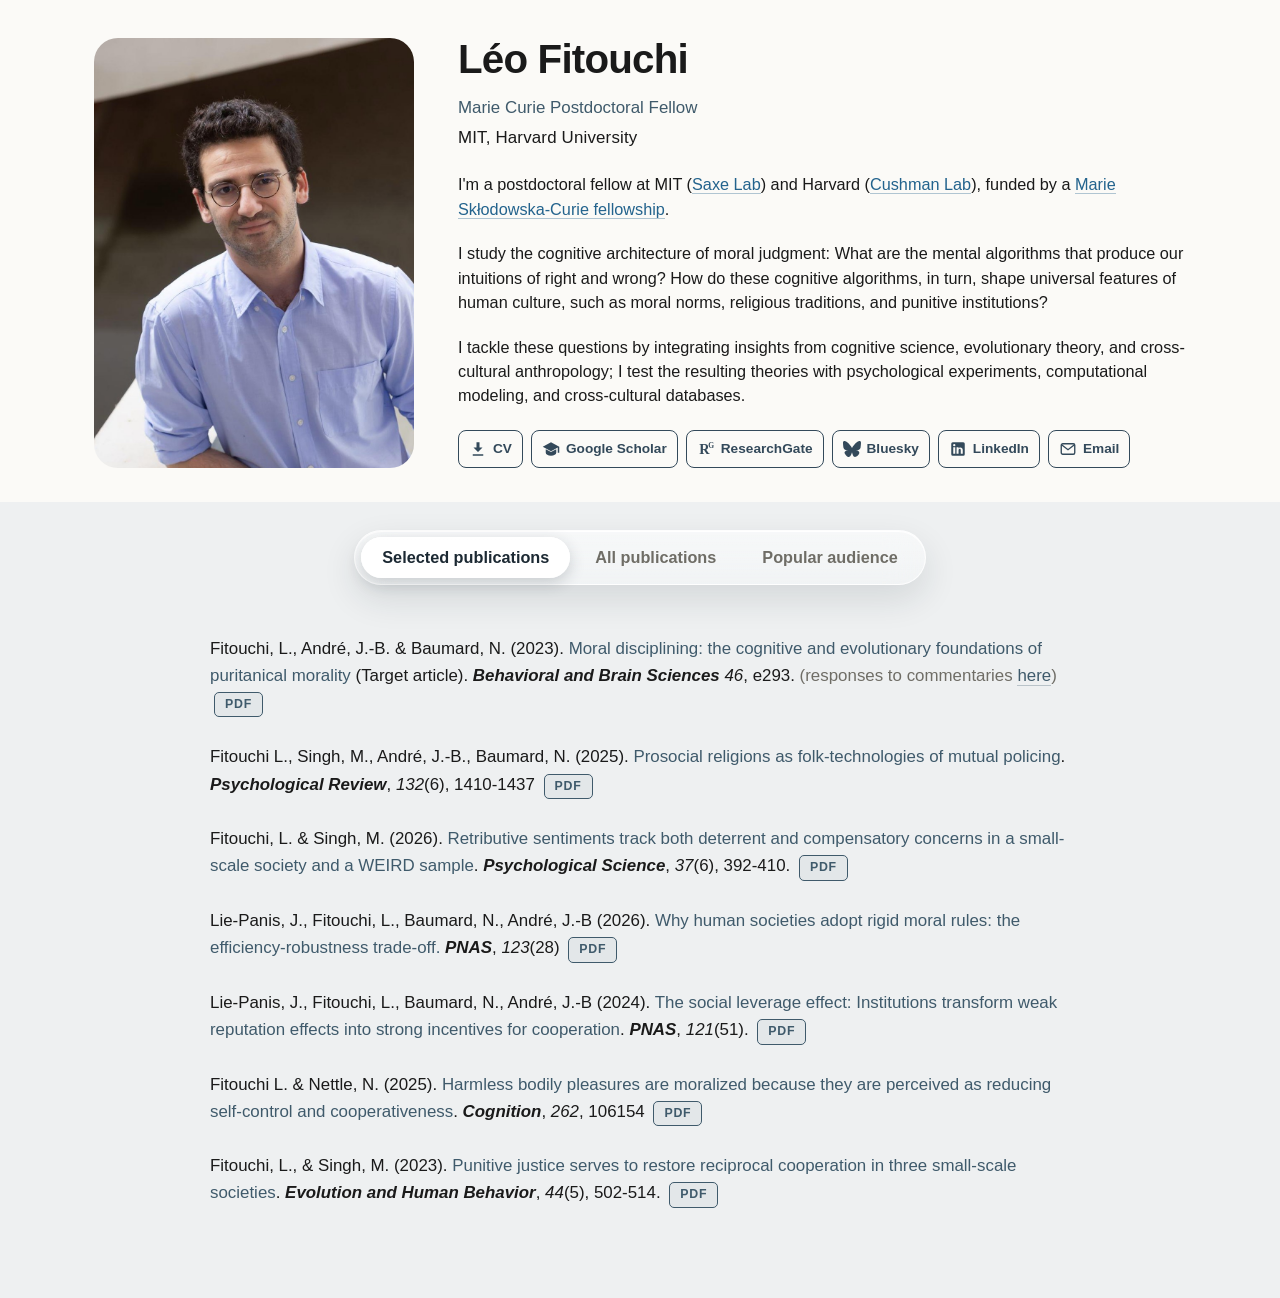
==== index.html @ 6dc9bce4 "Refresh profile layout, biography and selected publications" ====
<!DOCTYPE html>
<html lang="en">
<head>
<meta charset="utf-8">
<meta name="viewport" content="width=device-width, initial-scale=1">
<title>Léo Fitouchi</title>
<meta name="description" content="Léo Fitouchi — Marie Curie Postdoctoral Fellow, MIT and Harvard University. Moral cognition, cooperation, and the evolution of normative culture.">
<link rel="icon" href="data:image/svg+xml,%3Csvg xmlns='http://www.w3.org/2000/svg' viewBox='0 0 32 32'%3E%3Ctext x='3' y='25' font-family='Georgia,serif' font-size='26' fill='%233f5a6b'%3EF%3C/text%3E%3C/svg%3E">
<link rel="stylesheet" href="style.css?v=8">
</head>
<body>

<header class="wrap">

  <div class="about">
    <div class="about__photo">
      <img class="about__portrait" src="images/leo-fitouchi-2026.jpg" alt="Léo Fitouchi" width="1000" height="1200">
    </div>
    <div class="about__text">
      <h1 class="about__name">Léo Fitouchi</h1>
      <p class="about__role">Marie Curie Postdoctoral Fellow</p>
      <p class="about__affil">MIT, Harvard University</p>

      <p>I'm a postdoctoral fellow at MIT (<a class="lab-link" href="https://saxelab.mit.edu">Saxe Lab</a>) and Harvard (<a class="lab-link" href="https://cushmanlab.fas.harvard.edu">Cushman Lab</a>), funded by a <a class="lab-link" href="https://cordis.europa.eu/project/id/101270054">Marie Skłodowska-Curie fellowship</a>.</p>

      <p>I study the cognitive architecture of moral judgment: What are the mental algorithms that produce our intuitions of right and wrong? How do these cognitive algorithms, in turn, shape universal features of human culture, such as moral norms, religious traditions, and punitive institutions?</p>

      <p>I tackle these questions by integrating insights from cognitive science, evolutionary theory, and cross-cultural anthropology; I test the resulting theories with psychological experiments, computational modeling, and cross-cultural databases.</p>

      <p class="profile-buttons">
        <a class="cv-btn" href="CV_Fitouchi.pdf" title="CV">
          <svg viewBox="0 0 24 24" width="20" height="20" fill="currentColor" aria-hidden="true"><path d="M12 16 6 10h4V3h4v7h4l-6 6zm-7 3h14v2H5v-2z"/></svg>
          <span class="button-label">CV</span>
        </a>
        <a class="icon-btn" href="https://scholar.google.com/citations?user=fJDVuOEAAAAJ&amp;hl=fr" title="Google Scholar">
          <svg viewBox="0 0 24 24" width="26" height="26" fill="currentColor" aria-hidden="true"><path d="M12 3 1 9l11 6 9-4.91V17h2V9L12 3zm-7 9.18V17c0 2.21 3.13 4 7 4s7-1.79 7-4v-4.82l-7 3.82-7-3.82z"/></svg>
          <span class="button-label">Google Scholar</span>
        </a>
        <a class="icon-btn" href="https://www.researchgate.net/profile/Leo-Fitouchi" title="ResearchGate">
          <svg viewBox="0 0 24 24" width="26" height="26" aria-hidden="true"><text x="3" y="19" font-family="Georgia, serif" font-size="19" font-weight="700" fill="currentColor">R</text><text x="15" y="11" font-family="Georgia, serif" font-size="10" font-weight="700" fill="currentColor">G</text></svg>
          <span class="button-label">ResearchGate</span>
        </a>
        <a class="icon-btn" href="https://bsky.app/profile/lfitouchi.bsky.social" title="Bluesky">
          <svg viewBox="0 0 24 24" width="26" height="26" fill="currentColor" aria-hidden="true"><path d="M12 10.8c-1.087-2.114-4.046-6.053-6.798-7.995C2.566.944 1.561 1.266.902 1.565.139 1.908 0 3.08 0 3.768c0 .69.378 5.65.624 6.479.815 2.736 3.713 3.66 6.383 3.364-3.912.58-7.387 2.005-2.83 7.078 5.013 5.19 6.87-1.113 7.823-4.308.953 3.195 2.05 9.271 7.733 4.308 4.267-4.308 1.172-6.498-2.74-7.078 2.67.297 5.568-.628 6.383-3.364.246-.828.624-5.79.624-6.478 0-.69-.139-1.861-.902-2.206-.659-.298-1.664-.62-4.3 1.24C16.046 4.748 13.087 8.687 12 10.8z"/></svg>
          <span class="button-label">Bluesky</span>
        </a>
        <a class="icon-btn" href="https://www.linkedin.com/in/l%C3%A9o-fitouchi-7833932ab/" title="LinkedIn">
          <svg viewBox="0 0 24 24" width="26" height="26" fill="currentColor" aria-hidden="true"><path d="M19 3a2 2 0 0 1 2 2v14a2 2 0 0 1-2 2H5a2 2 0 0 1-2-2V5a2 2 0 0 1 2-2h14zM8.34 18.34V9.75H5.67v8.59h2.67zM7 8.48a1.55 1.55 0 1 0 0-3.1 1.55 1.55 0 0 0 0 3.1zm11.34 9.86v-4.7c0-2.52-1.34-3.69-3.13-3.69-1.44 0-2.09.79-2.45 1.35v-1.55H10.1c.04.75 0 8.59 0 8.59h2.66v-4.8c0-.26.02-.51.1-.7.2-.51.66-1.04 1.42-1.04 1 0 1.4.76 1.4 1.88v4.66h2.66z"/></svg>
          <span class="button-label">LinkedIn</span>
        </a>
        <a class="icon-btn" href="mailto:leo.fitouchi@gmail.com" title="Email">
          <svg viewBox="0 0 24 24" width="18" height="18" fill="none" stroke="currentColor" stroke-width="1.8" aria-hidden="true"><rect x="3" y="5" width="18" height="14" rx="2"/><path d="m3 6 9 7 9-7"/></svg>
          <span class="button-label">Email</span>
        </a>
      </p>

    </div>
  </div>

</header>

<nav class="tabs" aria-label="Sections">
  <div class="wrap">
    <ul>
      <span class="tabs__thumb" aria-hidden="true"></span>
      <li><a href="#selected" data-tab="selected" aria-current="page">Selected publications</a></li>
      <li><a href="#all" data-tab="all">All publications</a></li>
      <li><a href="#popular" data-tab="popular">Popular audience</a></li>
    </ul>
  </div>
</nav>

<main>
  <div class="wrap">

    <section id="selected" class="tab-panel">
      <ul class="pubs">

        <li>Fitouchi, L., André, J.-B. &amp; Baumard, N. (2023). <a class="pub-title" href="https://doi.org/10.1017/S0140525X22002047">Moral disciplining: the cognitive and evolutionary foundations of puritanical morality</a> (Target article). <cite>Behavioral and Brain Sciences</cite> <em>46</em>, e293. <span class="note">(responses to commentaries <a href="pdfs/fitouchi-2023-bbs-responses.pdf">here</a>)</span>
          <span class="refs"><a class="ref" href="pdfs/fitouchi-2023-moral-disciplining.pdf">PDF</a></span>
        </li>

        <li>Fitouchi L., Singh, M., André, J.-B., Baumard, N. (2025). <a class="pub-title" href="https://doi.org/10.1037/rev0000531">Prosocial religions as folk-technologies of mutual policing</a>. <cite>Psychological Review</cite>, <em>132</em>(6), 1410-1437
          <span class="refs"><a class="ref" href="pdfs/fitouchi-2025-prosocial-religions.pdf">PDF</a></span>
        </li>

        <li>Fitouchi, L. &amp; Singh, M. (2026). <a class="pub-title" href="https://doi.org/10.1177/09567976261439088">Retributive sentiments track both deterrent and compensatory concerns in a small-scale society and a WEIRD sample</a>. <cite>Psychological Science</cite>, <em>37</em>(6), 392-410.
          <span class="refs"><a class="ref" href="pdfs/fitouchi-2026-retributive-sentiments.pdf">PDF</a></span>
        </li>

        <li>Lie-Panis, J., Fitouchi, L., Baumard, N., André, J.-B (2026). <a class="pub-title" href="https://doi.org/10.1073/pnas.2535467123">Why human societies adopt rigid moral rules: the efficiency-robustness trade-off.</a> <cite>PNAS</cite>, <em>123</em>(28)
          <span class="refs"><a class="ref" href="pdfs/lie-panis-2026-rigid-moral-rules.pdf">PDF</a></span>
        </li>

        <li>Lie-Panis, J., Fitouchi, L., Baumard, N., André, J.-B (2024). <a class="pub-title" href="https://doi.org/10.1073/pnas.2408802121">The social leverage effect: Institutions transform weak reputation effects into strong incentives for cooperation</a>. <cite>PNAS</cite>, <em>121</em>(51).
          <span class="refs"><a class="ref" href="pdfs/lie-panis-2024-social-leverage.pdf">PDF</a></span>
        </li>

        <li>Fitouchi L. &amp; Nettle, N. (2025). <a class="pub-title" href="https://doi.org/10.1016/j.cognition.2025.106154">Harmless bodily pleasures are moralized because they are perceived as reducing self-control and cooperativeness</a>. <cite>Cognition</cite>, <em>262</em>, 106154
          <span class="refs"><a class="ref" href="pdfs/fitouchi-2025-harmless-pleasures.pdf">PDF</a></span>
        </li>

        <li>Fitouchi, L., &amp; Singh, M. (2023). <a class="pub-title" href="https://doi.org/10.1016/j.evolhumbehav.2023.03.001">Punitive justice serves to restore reciprocal cooperation in three small-scale societies</a>. <cite>Evolution and Human Behavior</cite>, <em>44</em>(5), 502-514.
          <span class="refs"><a class="ref" href="pdfs/fitouchi-2023-punitive-justice.pdf">PDF</a></span>
        </li>

      </ul>
    </section>

    <section id="all" class="tab-panel" hidden>
      <ul class="pubs">

        <li>Dubourg, E., Thouzeau, V., Beuchot, T., Bonard, C., Boyer, P., Clasen, M., Boon-Falleur, M., Fiorio, G., Fitouchi, L., Fisher, M., Grant, A., Hye-Knudsen, M., Katiyar, T., Kjeldgaard-Christiansen, J., Mercier, M., Mercier, H., Morin, O., Salmon, C., Scott-Phillips, T., Scrivner, C., Sijilmassi, A., Singh, M., Smith, M., Sobchuk, O., Stubbersfield, J., Varnum, M., Verpooten, J., Zhong, Y. (in press). <a class="pub-title" href="https://osf.io/preprints/osf/me6bz">Carving stories at their natural joints</a>. <cite>Psychological Review</cite>.
          <span class="refs"><a class="ref" href="pdfs/dubourg-2026-carving-stories.pdf">PDF</a></span>
        </li>

        <li>Lie-Panis, J., Fitouchi, L., Baumard, N., André, J.-B (in press). <a class="pub-title" href="https://doi.org/10.1073/pnas.2535467123">Why human societies adopt rigid moral rules: the efficiency-robustness trade-off.</a> <cite>PNAS</cite>, <em>123</em>(28)
          <span class="refs"><a class="ref" href="pdfs/lie-panis-2026-rigid-moral-rules.pdf">PDF</a></span>
        </li>

        <li>Fitouchi, L. &amp; Singh, M. (2026). <a class="pub-title" href="https://doi.org/10.1177/09567976261439088">Retributive sentiments track both deterrent and compensatory concerns in a small-scale society and a WEIRD sample</a>. <cite>Psychological Science</cite>, <em>37</em>(6), 392-410.
          <span class="refs"><a class="ref" href="pdfs/fitouchi-2026-retributive-sentiments.pdf">PDF</a></span>
        </li>

        <li>Fitouchi L. &amp; Nettle, N. (2025). <a class="pub-title" href="https://doi.org/10.1016/j.cognition.2025.106154">Harmless bodily pleasures are moralized because they are perceived as reducing self-control and cooperativeness</a>. <cite>Cognition</cite>, <em>262</em>, 106154
          <span class="refs"><a class="ref" href="pdfs/fitouchi-2025-harmless-pleasures.pdf">PDF</a></span>
        </li>

        <li>Fitouchi L., Singh, M., André, J.-B., Baumard, N. (2025). <a class="pub-title" href="https://doi.org/10.1037/rev0000531">Prosocial religions as folk-technologies of mutual policing</a>. <cite>Psychological Review</cite>, <em>132</em>(6), 1410-1437
          <span class="refs"><a class="ref" href="pdfs/fitouchi-2025-prosocial-religions.pdf">PDF</a></span>
        </li>

        <li>Lie-Panis, J., Fitouchi, L., Baumard, N., André, J.-B (2024). <a class="pub-title" href="https://doi.org/10.1073/pnas.2408802121">The social leverage effect: Institutions transform weak reputation effects into strong incentives for cooperation</a>. <cite>PNAS</cite>, <em>121</em>(51).
          <span class="refs"><a class="ref" href="pdfs/lie-panis-2024-social-leverage.pdf">PDF</a></span>
        </li>

        <li>Fitouchi, L., André J.-B. &amp; Baumard, N. (2024). <a class="pub-title" href="https://doi.org/10.1093/oxfordhb/9780197544754.013.35">Are there really so many moral emotions? Carving morality at its functional joints</a>. in Al-Shawaf, L. &amp; Shackelford, T. K. (Eds). <cite>The Oxford Handbook for Evolution and the Emotions.</cite>
          <span class="refs"><a class="ref" href="pdfs/fitouchi-2024-moral-emotions.pdf">PDF</a></span>
        </li>

        <li>Fitouchi, L., André, J.-B. &amp; Baumard, N. (2023). <a class="pub-title" href="https://doi.org/10.1017/S0140525X22002047">Moral disciplining: the cognitive and evolutionary foundations of puritanical morality</a>. <cite>Behavioral and Brain Sciences</cite>, <em>46</em>, e296 <span class="note">[Target Article]</span>. <span class="note">(responses to commentaries <a href="pdfs/fitouchi-2023-bbs-responses.pdf">here</a>)</span>
          <span class="refs"><a class="ref" href="pdfs/fitouchi-2023-moral-disciplining.pdf">PDF</a></span>
        </li>

        <li>Fitouchi, L., André, J.-B., Baumard, N. (2023). <a class="pub-title" href="https://doi.org/10.1017/S0140525X23001188">The puritanical moral contract: purity, cooperation, and the architecture of the moral mind</a>. <cite>Behavioral and Brain Sciences</cite> <span class="note">[Response to commentaries]</span>
          <span class="refs"><a class="ref" href="pdfs/fitouchi-2023-bbs-responses.pdf">PDF</a></span>
        </li>

        <li>Fitouchi, L., &amp; Singh, M. (2023). <a class="pub-title" href="https://doi.org/10.1016/j.evolhumbehav.2023.03.001">Punitive justice serves to restore reciprocal cooperation in three small-scale societies</a>. <cite>Evolution and Human Behavior</cite>, <em>44</em>(5), 502-514.
          <span class="refs"><a class="ref" href="pdfs/fitouchi-2023-punitive-justice.pdf">PDF</a></span>
        </li>

        <li>André, J.-B., Fitouchi, L., Baumard, N. (2023). <a class="pub-title" href="https://doi.org/10.1017/S0140525X23001279">Reciprocal contracts—not competitive acquisition—explain the moral psychology of ownership</a>. <cite>Behavioral and Brain Sciences.</cite> <span class="note">[Commentary on Boyer]</span>
          <span class="refs"><a class="ref" href="pdfs/andre-2023-reciprocal-contracts.pdf">PDF</a></span>
        </li>

        <li>Fitouchi, L., &amp; Singh, M. (2022). <a class="pub-title" href="https://doi.org/10.1016/j.copsyc.2021.09.022">Supernatural punishment beliefs as cognitively compelling tools of social control</a>. <cite>Current Opinion in Psychology</cite>, 252-257.
          <span class="refs"><a class="ref" href="pdfs/fitouchi-2022-supernatural-punishment.pdf">PDF</a></span>
        </li>

        <li>Dubourg, E., Fitouchi, L. &amp; Baumard, N. (2022). <a class="pub-title" href="https://doi.org/10.1017/S0140525X22001340">When instrumental inference hides behind seemingly arbitrary conventions.</a> <cite>Behavioral and Brain Sciences</cite> <span class="note">[Commentary on Jiagello et al.]</span>
          <span class="refs"><a class="ref" href="https://psyarxiv.com/69vek">PDF</a></span>
        </li>

        <li>Fitouchi, L., André J.-B. &amp; Baumard, N. (2022). <a class="pub-title" href="https://doi.org/10.1080/2153599X.2022.2065352">From supernatural punishment to big gods to puritanical religions: clarifying explanatory targets in the rise of moralizing religions</a>. <cite>Religion, Brain &amp; Behavior</cite> <span class="note">[Commentary on Turchin et al.]</span>
          <span class="refs"><a class="ref" href="pdfs/fitouchi-2022-big-gods.pdf">PDF</a></span>
        </li>

        <li>De Courson, B., Fitouchi, L., Bouchaud, J.-P. &amp; Benzaquen, M. (2021). <a class="pub-title" href="https://doi.org/10.1038/s41598-021-95914-7">Cultural diversity and wisdom of crowds are mutually beneficial and evolutionarily stable</a>. <cite>Scientific reports</cite>, <em>11</em>(1), 16566.
          <span class="refs"><a class="ref" href="pdfs/de-courson-2021-cultural-diversity.pdf">PDF</a></span>
        </li>

        <li>Fitouchi, L., André J.-B. &amp; Baumard, N. (2021). <a class="pub-title" href="https://doi.org/10.1080/2153599X.2021.1881607">The intertwined cultural evolution of ascetic spiritualities and puritanical religions as technologies of self-discipline</a>. <cite>Religion, Brain &amp; Behavior.</cite> <span class="note">[Commentary on Glucklich]</span>
          <span class="refs"><a class="ref" href="pdfs/fitouchi-2021-ascetic-spiritualities.pdf">PDF</a></span>
        </li>

      </ul>

      <h2>In progress</h2>
      <ul class="pubs">

        <li>André, J.-B., Fitouchi, L., Debove, S. &amp; Baumard, N. <a class="pub-title" href="https://psyarxiv.com/2hxgu">An evolutionary contractualist theory of morality</a>. <span class="note">[in revision at <cite>Psychological Review</cite>]</span>
          <span class="refs"><a class="ref" href="https://psyarxiv.com/2hxgu">PREPRINT</a></span>
        </li>

        <li>Claessens, S., Bocian, K., Boggio, P., Fiorio, G., Fitouchi, L., Genç, Z., Hannikainen, I., Kamitz, L., Konur, T., Liu, P., Miazek, K., Sampaio, W., Suarez, J., Veitch, P., Yilmaz, O., Yu, H. &amp; Everett, J. <a class="pub-title" href="https://osf.io/preprints/psyarxiv/sfe9u">Trust in artificial moral advisors across cultures</a>. <span class="note">[under review]</span>
          <span class="refs"><a class="ref" href="https://osf.io/preprints/psyarxiv/sfe9u">PREPRINT</a></span>
        </li>

        <li>Darcy, G., Fitouchi, L., Thouzeau, V., André, J.-B. &amp; Chevallier, C. <a class="pub-title" href="https://osf.io/preprints/psyarxiv/wb7am">Trust miscalibration across cultures and social classes</a>. <span class="note">[under review]</span>
          <span class="refs"><a class="ref" href="https://osf.io/preprints/psyarxiv/wb7am">PREPRINT</a></span>
        </li>

      </ul>
    </section>

    <section id="popular" class="tab-panel" hidden>

      <ul class="media-grid">

        <li>
          <a href="https://www.radiofrance.fr/franceinter/podcasts/la-question-qui/la-question-qui-du-lundi-06-novembre-2023-8274920">
            <img src="images/france-inter-logo.svg" alt="" width="500" height="500" loading="lazy">
            <h3>D'où vient notre sens de la justice?</h3>
            <p class="outlet">France Inter</p>
            <p class="meta">Audio Podcast (2023)</p>
          </a>
        </li>

        <li>
          <a href="https://www.youtube.com/watch?v=8OmmJ_fx0aM">
            <img src="images/blake-ancient-of-days.jpg" alt="" width="1200" height="1200" loading="lazy">
            <h3>La religion expliquée par l'évolution ?</h3>
            <p class="outlet">La Tronche en Biais</p>
            <p class="meta">Video Podcast (2025)</p>
          </a>
        </li>

        <li>
          <a href="https://www.youtube.com/watch?v=duLUU9e0i0k">
            <img src="images/evolutionary-psychology-podcast.jpg" alt="" width="900" height="900" loading="lazy">
            <h3>Why is self-control moralized?</h3>
            <p class="outlet">Evolutionary Psychology: The Podcast</p>
            <p class="meta">Video podcast (2025)</p>
          </a>
        </li>

        <li>
          <a href="https://www.hbes.com/whats-punishment-like-in-small-scale-societies/">
            <img src="images/hbes.jpg" alt="" width="740" height="740" loading="lazy">
            <h3>What's punishment like in small-scale societies?</h3>
            <p class="outlet">HBES</p>
            <p class="meta">Article (2023)</p>
          </a>
        </li>

        <li>
          <a href="https://www.youtube.com/watch?v=Nv1XIcW2uCY">
            <img src="images/the-dissenter.jpg" alt="" width="900" height="900" loading="lazy">
            <h3>Moral emotions, punishment, and puritanical morality</h3>
            <p class="outlet">The Dissenter (Ricardo Lopez)</p>
            <p class="meta">Video Podcast (2023)</p>
          </a>
        </li>

        <li>
          <a href="pdfs/fitouchi-2025-tse-magazine.pdf">
            <img src="images/tse-magazine.jpg" alt="" width="491" height="491" loading="lazy">
            <h3>The moral limits of markets (with Jean Tirole)</h3>
            <p class="outlet">TSE Magazine</p>
            <p class="meta">Article (2025)</p>
          </a>
        </li>

        <li>
          <a href="https://sfecologie.org/regard/r126-mai-2025-lie-panis-et-al-institutions-et-cooperation/">
            <img src="images/supreme-court-columns.jpg" alt="" width="1200" height="1200" loading="lazy">
            <h3>Les institutions : des outils pour résoudre les problèmes de cooperation</h3>
            <p class="outlet">Société Française d'Écologie</p>
            <p class="meta">Article (2025)</p>
          </a>
        </li>

        <li>
          <a href="https://cognition.ens.fr/fr/news/la-morale-puritaine-pourquoi-condamner-des-plaisirs-apparemment-inoffensifs-16769">
            <img src="images/dec-actualites.jpg" alt="" width="1011" height="1011" loading="lazy">
            <h3>La morale puritaine</h3>
            <p class="outlet">DEC Actualités</p>
            <p class="meta">Article (2022)</p>
          </a>
        </li>

      </ul>

    </section>

  </div>
</main>

<script>
(function () {
  var links = document.querySelectorAll('.tabs a[data-tab]');
  var panels = document.querySelectorAll('.tab-panel');
  var list = document.querySelector('.tabs ul');
  var thumb = document.querySelector('.tabs__thumb');

  function positionThumb() {
    var active = document.querySelector('.tabs a[aria-current="page"]');
    if (!active) return;
    thumb.style.width = active.offsetWidth + 'px';
    thumb.style.transform = 'translateX(' + active.offsetLeft + 'px)';
  }

  function show(id) {
    panels.forEach(function (p) { p.hidden = p.id !== id; });
    links.forEach(function (l) {
      if (l.dataset.tab === id) { l.setAttribute('aria-current', 'page'); }
      else { l.removeAttribute('aria-current'); }
    });
    positionThumb();
  }

  links.forEach(function (l) {
    l.addEventListener('click', function (e) {
      e.preventDefault();
      history.replaceState(null, '', '#' + l.dataset.tab);
      show(l.dataset.tab);
    });
  });

  window.addEventListener('resize', positionThumb);

  var initial = location.hash.replace('#', '');
  show(document.getElementById(initial) ? initial : 'selected');
  requestAnimationFrame(function () { list.classList.add('ready'); });
})();
</script>

</body>
</html>
---- style.css ----
/* Léo Fitouchi — personal site */

:root {
  --bg: #fbfaf7;
  --text: #1a1a1a;
  --muted: #6f6d66;
  --accent: #3f5a6b;
  --rule: #e3dfd7;
  --serif: Georgia, "Iowan Old Style", "Times New Roman", Times, serif;
  --sans: -apple-system, BlinkMacSystemFont, "Segoe UI", Helvetica, Arial, sans-serif;
}

*,
*::before,
*::after { box-sizing: border-box; }

html {
  font-size: 13px;
  -webkit-text-size-adjust: 100%;
  scroll-behavior: smooth;
}

body {
  margin: 0;
  background: var(--bg);
  color: var(--text);
  font-family: var(--sans);
  font-size: 18px;
  line-height: 1.65;
  font-weight: 400;
  -webkit-font-smoothing: antialiased;
}

a { color: var(--accent); text-decoration: none; border-bottom: 1px solid rgba(63, 90, 107, 0.3); }
a:hover { border-bottom-color: var(--accent); }

img { max-width: 100%; height: auto; display: block; }

.wrap {
  max-width: 1140px;
  margin: 0 auto;
  padding: 0 24px;
}

.wrap--wide { max-width: 1200px; }

/* Section tabs (liquid glass) */

.tabs {
  background: #eef0f1;
  padding: 28px 0 0;
}

.tabs .wrap {
  display: flex;
  justify-content: center;
}

.tabs ul {
  position: relative;
  list-style: none;
  margin: 0;
  padding: 6px;
  display: inline-flex;
  flex-wrap: wrap;
  justify-content: center;
  gap: 4px;
  border-radius: 999px;
  background: linear-gradient(180deg, rgba(255, 255, 255, 0.55), rgba(255, 255, 255, 0.25));
  -webkit-backdrop-filter: blur(18px) saturate(1.6);
  backdrop-filter: blur(18px) saturate(1.6);
  border: 1px solid rgba(255, 255, 255, 0.8);
  box-shadow:
    0 14px 34px rgba(28, 41, 51, 0.12),
    inset 0 1px 0 rgba(255, 255, 255, 0.9);
}

.tabs__thumb {
  position: absolute;
  top: 6px;
  left: 0;
  height: calc(100% - 12px);
  border-radius: 999px;
  background: rgba(255, 255, 255, 0.95);
  box-shadow:
    0 5px 16px rgba(28, 41, 51, 0.2),
    inset 0 1px 0 #ffffff;
  z-index: 0;
  will-change: transform, width;
}

.tabs ul.ready .tabs__thumb {
  transition:
    transform 0.35s cubic-bezier(0.3, 0.8, 0.3, 1),
    width 0.35s cubic-bezier(0.3, 0.8, 0.3, 1);
}

.tabs a {
  position: relative;
  z-index: 1;
  display: inline-block;
  padding: 7px 21px;
  border-radius: 999px;
  font-size: 1.25rem;
  font-weight: 600;
  color: var(--muted);
  border: 0;
  transition: color 0.2s ease;
}

.tabs a:hover { color: var(--text); }

.tabs a[aria-current="page"] { color: #1c2933; }

/* About (home) */

.about {
  display: grid;
  grid-template-columns: 320px 1fr;
  gap: 44px;
  align-items: stretch;
}

.about__photo {
  position: relative;
}

.about__portrait {
  position: absolute;
  inset: 0;
  display: block;
  width: 100%;
  height: 100%;
  border-radius: 24px;
  object-fit: cover;
  object-position: center 35%;
}

.about__name {
  font-family: var(--sans);
  font-weight: 700;
  font-size: 3.1rem;
  letter-spacing: -0.02em;
  line-height: 1.1;
  margin: 0;
}

.about__role {
  margin: 14px 0 0;
  font-size: 1.3rem;
  font-weight: 500;
  color: var(--accent);
  line-height: 1.4;
}

.about__affil {
  margin: 4px 0 0;
  font-size: 1.3rem;
  font-weight: 500;
  color: var(--text);
  letter-spacing: 0.01em;
}

.about__labs {
  margin: 8px 0 0;
  font-size: 1.65rem;
  color: var(--text);
}

.about__labs a {
  color: var(--text);
  border-bottom-color: rgba(26, 26, 26, 0.3);
}

.about__labs a:hover {
  color: var(--accent);
  border-bottom-color: var(--accent);
}

.about__text {
  min-width: 0;
  container-type: inline-size;
}

.profile-buttons {
  margin: 22px 0 0;
  display: flex;
  flex-wrap: nowrap;
  align-items: center;
  gap: 8px;
}

.icon-btn,
.cv-btn {
  display: inline-flex;
  flex-shrink: 0;
  align-items: center;
  justify-content: center;
  gap: 6px;
  height: 38px;
  padding: 0 10px;
  border: 1.5px solid #33495a;
  border-radius: 8px;
  color: #33495a;
  background: transparent;
  font-size: 1.05rem;
  font-weight: 600;
  white-space: nowrap;
}

.icon-btn:hover,
.cv-btn:hover {
  background: #33495a;
  color: #ffffff;
}

.profile-buttons svg { width: 18px; height: 18px; flex-shrink: 0; }

@container (max-width: 570px) {
  .profile-buttons { gap: 6px; }
  .profile-buttons a { flex: 1; min-width: 0; padding: 0; height: 42px; }
  .button-label {
    position: absolute;
    width: 1px;
    height: 1px;
    padding: 0;
    margin: -1px;
    overflow: hidden;
    clip-path: inset(50%);
    white-space: nowrap;
  }
}

.about__text > p:not([class]) {
  margin: 1.25em 0 0;
  font-size: 1.25rem;
  line-height: 1.5;
}

.about__text > p:not([class]) a {
  border-bottom-color: transparent;
  font-weight: 500;
}

.about__text > p:not([class]) a:hover {
  border-bottom-color: var(--accent);
}

.about__text > p:not([class]) a.lab-link {
  color: #23638d;
  font-weight: 400;
  border-bottom-color: rgba(35, 99, 141, 0.35);
}

.about__text > p:not([class]) a.lab-link:hover {
  color: var(--accent);
  border-bottom-color: var(--accent);
}

.about__text strong { font-weight: 650; }

/* Layout */

header.wrap { padding-top: 38px; padding-bottom: 34px; }

main {
  background: #eef0f1;
  padding: 42px 0 90px;
}


.tab-panel > .pubs:first-child { margin-top: 8px; }

.tab-panel > h3:first-child { margin-top: 8px; }

.tab-panel > .media-grid:first-child { margin-top: 8px; }

.profile-links {
  margin: 22px 0 0;
  font-size: 1.2rem;
  color: var(--muted);
  display: flex;
  flex-wrap: wrap;
  gap: 6px 26px;
}

.profile-links a {
  color: #33495a;
  font-weight: 500;
}

.profile-links a:hover { border-bottom-color: #33495a; }

.profile-links a { border-bottom-color: transparent; }
.profile-links a:hover { border-bottom-color: var(--accent); }
.profile-links span[aria-hidden] { color: var(--rule); }

/* Sections */

h2 {
  font-family: var(--sans);
  font-weight: 700;
  font-size: 2.3rem;
  letter-spacing: -0.01em;
  margin: 64px 0 0;
  padding: 56px 0 0;
  border-top: 1px solid var(--rule);
}

h3 {
  font-family: var(--sans);
  font-weight: 600;
  font-size: 1.75rem;
  color: var(--muted);
  margin: 52px 0 0;
}

main .wrap > h2:first-child {
  margin-top: 0;
  padding-top: 0;
  border-top: 0;
}

h2 + .pubs, h3 + .pubs { margin-top: 32px; }

/* Publications */

.pubs {
  list-style: none;
  margin: 0 auto;
  padding: 0;
  max-width: 860px;
}

.pubs li {
  margin: 0 0 26px;
  font-size: 1.3rem;
  line-height: 1.6;
}

.pubs li:last-child { margin-bottom: 0; }

a.pub-title {
  color: var(--accent);
  border-bottom: 1px solid transparent;
}

a.pub-title:hover {
  border-bottom-color: var(--accent);
}

.pubs cite {
  font-style: italic;
  font-weight: 600;
}

.note { color: var(--muted); }

.refs {
  display: inline-flex;
  flex-wrap: wrap;
  gap: 8px;
  margin-left: 4px;
  vertical-align: baseline;
}

.ref {
  display: inline-block;
  border: 1.5px solid var(--accent);
  border-radius: 5px;
  padding: 2px 10px;
  font-size: 0.95rem;
  font-weight: 600;
  letter-spacing: 0.06em;
  text-transform: uppercase;
  color: var(--accent);
  background: rgba(63, 90, 107, 0.06);
}

.ref:hover {
  background: var(--accent);
  color: #ffffff;
}

/* Media grid */

.media-grid {
  list-style: none;
  margin: 40px 0 0;
  padding: 0;
  display: grid;
  grid-template-columns: repeat(auto-fill, minmax(300px, 1fr));
  gap: 52px 40px;
}

.media-grid a {
  border: 0;
  color: inherit;
  display: block;
  text-align: center;
}

.media-grid img {
  width: 100%;
  aspect-ratio: 1 / 1;
  object-fit: cover;
  border-radius: 10px;
  background: #f1efe9;
  box-shadow: 0 1px 2px rgba(26, 26, 26, 0.06);
  transition: transform 0.25s ease, box-shadow 0.25s ease;
}

.media-grid a:hover img {
  transform: translateY(-3px);
  box-shadow: 0 10px 26px rgba(26, 26, 26, 0.14);
}

.media-grid h3 {
  font-family: var(--sans);
  font-size: 1.8rem;
  font-weight: 600;
  color: var(--text);
  margin: 20px 0 0;
  line-height: 1.32;
}

.media-grid a:hover h3 { color: var(--accent); }

.media-grid .outlet {
  margin: 10px 0 0;
  font-size: 1.4rem;
  font-weight: 500;
  color: var(--text);
}

.media-grid .meta {
  margin: 3px 0 0;
  font-size: 1.25rem;
  color: var(--muted);
}

/* Small screens */

@media (max-width: 800px) {
  .about { grid-template-columns: 1fr; gap: 36px; }
  .about__photo { order: -1; max-width: 280px; }
  .about__portrait { position: static; height: auto; aspect-ratio: 4 / 5; }
}

@media (max-width: 900px) {
  .tabs .wrap { padding: 0 16px; }
  .tabs ul {
    display: flex;
    width: 100%;
    flex-direction: column;
    border-radius: 22px;
    gap: 3px;
  }
  .tabs a { display: block; text-align: center; }
  .tabs a { padding: 10px 16px; font-size: 1.15rem; }
  .tabs__thumb { display: none; }
  .tabs a[aria-current="page"] {
    background: rgba(255, 255, 255, 0.95);
    border-radius: 999px;
    box-shadow: 0 3px 10px rgba(28, 41, 51, 0.15);
  }
}

@media (max-width: 640px) {
  body { font-size: 18px; }
  .about__name { font-size: 2.9rem; }
  main { padding-top: 36px; }
  h2 { margin-top: 56px; }
  .media-grid {
    grid-template-columns: repeat(auto-fill, minmax(150px, 1fr));
    gap: 32px 20px;
  }
}
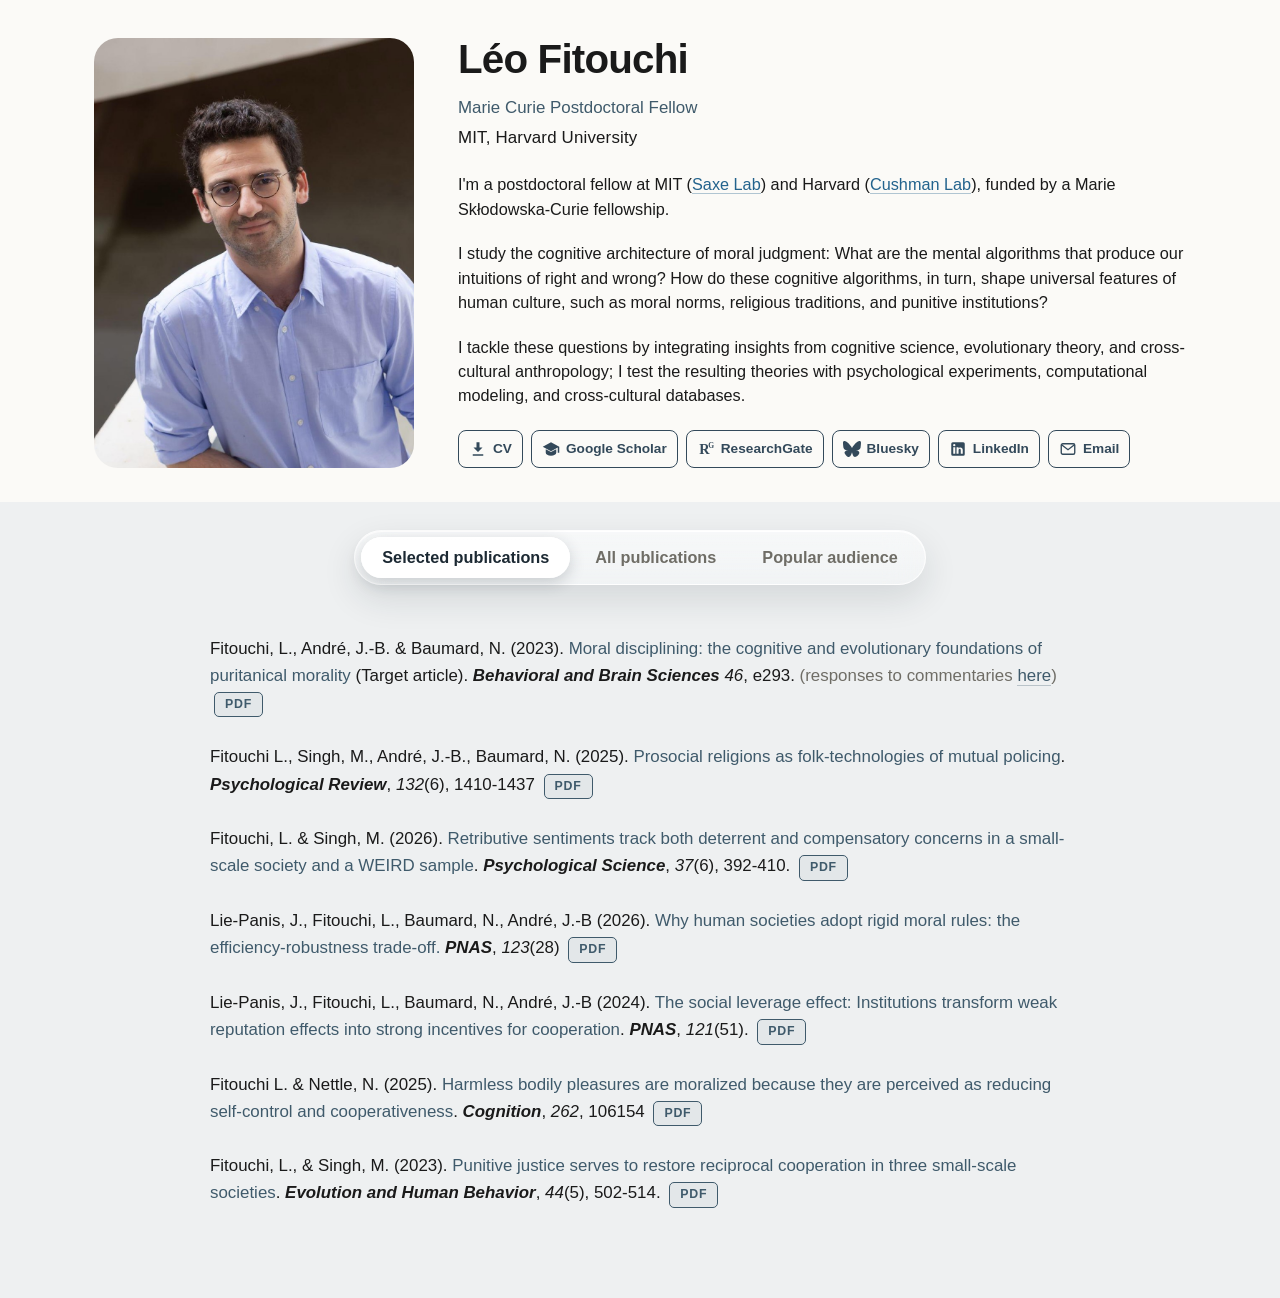
==== commit 19110f4c: "Remove fellowship link from biography" ====
--- a/index.html
+++ b/index.html
@@ -21,7 +21,7 @@
       <p class="about__role">Marie Curie Postdoctoral Fellow</p>
       <p class="about__affil">MIT, Harvard University</p>
 
-      <p>I'm a postdoctoral fellow at MIT (<a class="lab-link" href="https://saxelab.mit.edu">Saxe Lab</a>) and Harvard (<a class="lab-link" href="https://cushmanlab.fas.harvard.edu">Cushman Lab</a>), funded by a <a class="lab-link" href="https://cordis.europa.eu/project/id/101270054">Marie Skłodowska-Curie fellowship</a>.</p>
+      <p>I'm a postdoctoral fellow at MIT (<a class="lab-link" href="https://saxelab.mit.edu">Saxe Lab</a>) and Harvard (<a class="lab-link" href="https://cushmanlab.fas.harvard.edu">Cushman Lab</a>), funded by a Marie Skłodowska-Curie fellowship.</p>
 
       <p>I study the cognitive architecture of moral judgment: What are the mental algorithms that produce our intuitions of right and wrong? How do these cognitive algorithms, in turn, shape universal features of human culture, such as moral norms, religious traditions, and punitive institutions?</p>
 
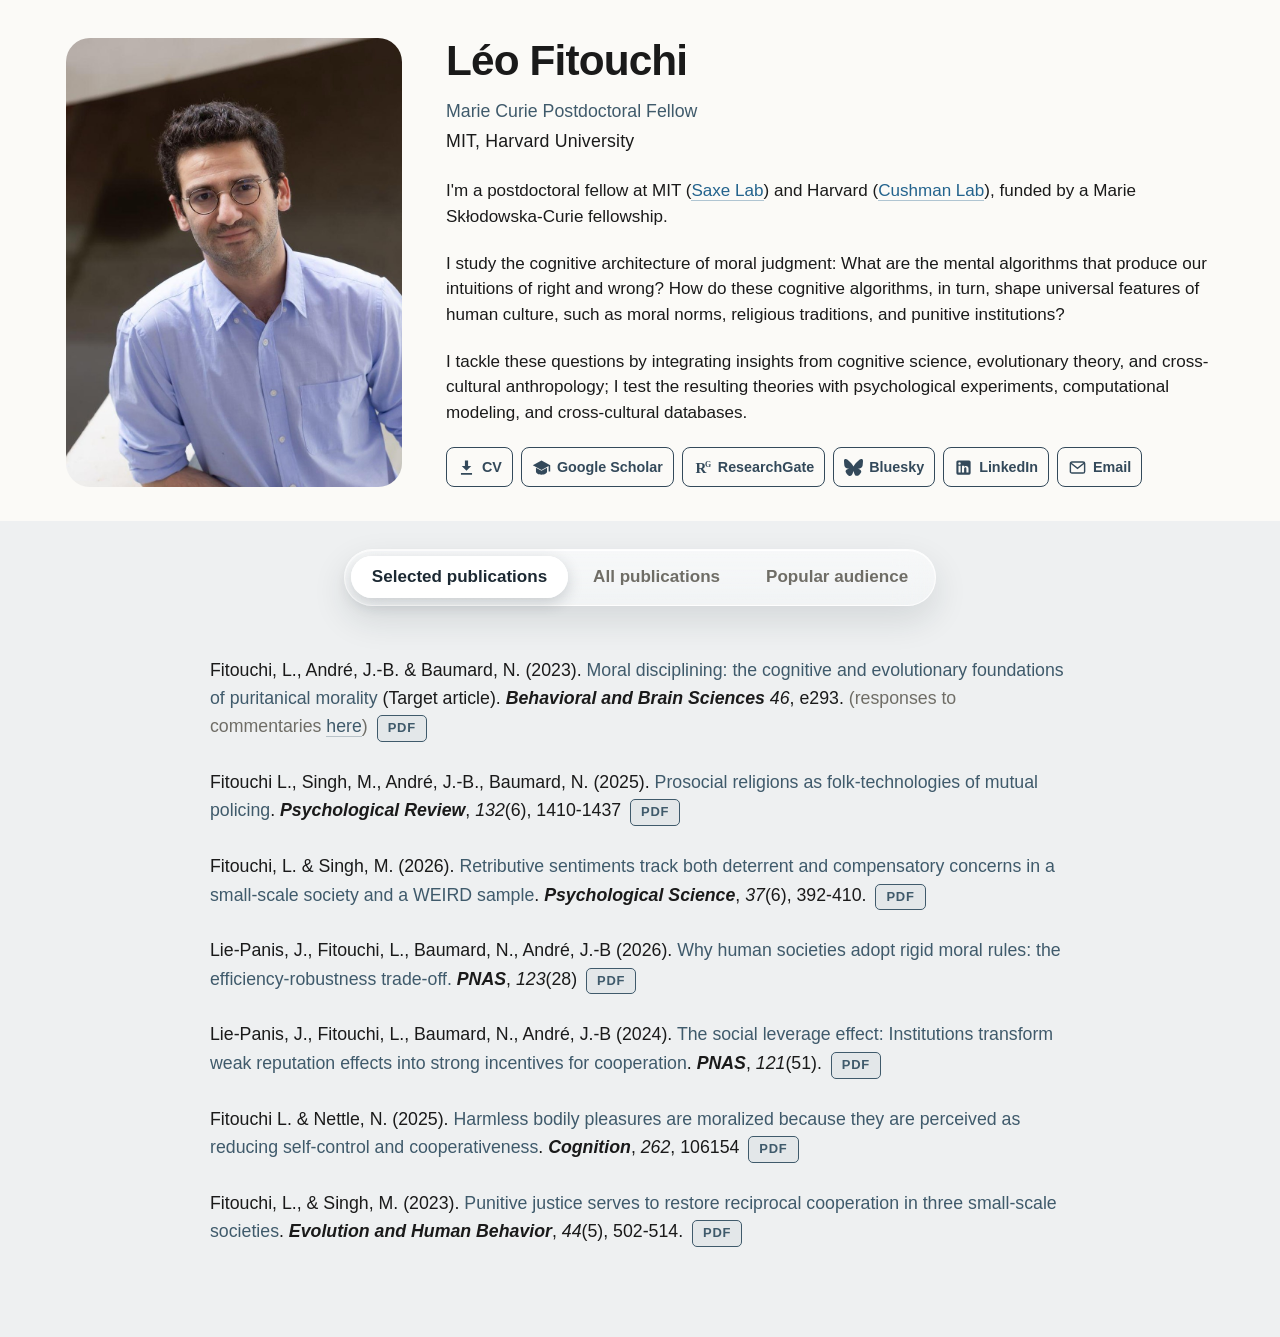
==== commit 7e4be530: "Increase site scale by five percent" ====
--- a/index.html
+++ b/index.html
@@ -6,7 +6,7 @@
 <title>Léo Fitouchi</title>
 <meta name="description" content="Léo Fitouchi — Marie Curie Postdoctoral Fellow, MIT and Harvard University. Moral cognition, cooperation, and the evolution of normative culture.">
 <link rel="icon" href="data:image/svg+xml,%3Csvg xmlns='http://www.w3.org/2000/svg' viewBox='0 0 32 32'%3E%3Ctext x='3' y='25' font-family='Georgia,serif' font-size='26' fill='%233f5a6b'%3EF%3C/text%3E%3C/svg%3E">
-<link rel="stylesheet" href="style.css?v=8">
+<link rel="stylesheet" href="style.css?v=9">
 </head>
 <body>
 
--- a/style.css
+++ b/style.css
@@ -15,7 +15,7 @@
 *::after { box-sizing: border-box; }
 
 html {
-  font-size: 13px;
+  font-size: 13.65px;
   -webkit-text-size-adjust: 100%;
   scroll-behavior: smooth;
 }
@@ -25,7 +25,7 @@
   background: var(--bg);
   color: var(--text);
   font-family: var(--sans);
-  font-size: 18px;
+  font-size: 18.9px;
   line-height: 1.65;
   font-weight: 400;
   -webkit-font-smoothing: antialiased;
@@ -37,12 +37,12 @@
 img { max-width: 100%; height: auto; display: block; }
 
 .wrap {
-  max-width: 1140px;
+  max-width: 1197px;
   margin: 0 auto;
   padding: 0 24px;
 }
 
-.wrap--wide { max-width: 1200px; }
+.wrap--wide { max-width: 1260px; }
 
 /* Section tabs (liquid glass) */
 
@@ -116,7 +116,7 @@
 
 .about {
   display: grid;
-  grid-template-columns: 320px 1fr;
+  grid-template-columns: 336px 1fr;
   gap: 44px;
   align-items: stretch;
 }
@@ -197,7 +197,7 @@
   align-items: center;
   justify-content: center;
   gap: 6px;
-  height: 38px;
+  height: 40px;
   padding: 0 10px;
   border: 1.5px solid #33495a;
   border-radius: 8px;
@@ -214,11 +214,11 @@
   color: #ffffff;
 }
 
-.profile-buttons svg { width: 18px; height: 18px; flex-shrink: 0; }
+.profile-buttons svg { width: 19px; height: 19px; flex-shrink: 0; }
 
 @container (max-width: 570px) {
   .profile-buttons { gap: 6px; }
-  .profile-buttons a { flex: 1; min-width: 0; padding: 0; height: 42px; }
+  .profile-buttons a { flex: 1; min-width: 0; padding: 0; height: 44px; }
   .button-label {
     position: absolute;
     width: 1px;
@@ -443,7 +443,7 @@
 
 @media (max-width: 800px) {
   .about { grid-template-columns: 1fr; gap: 36px; }
-  .about__photo { order: -1; max-width: 280px; }
+  .about__photo { order: -1; max-width: 294px; }
   .about__portrait { position: static; height: auto; aspect-ratio: 4 / 5; }
 }
 
@@ -467,7 +467,7 @@
 }
 
 @media (max-width: 640px) {
-  body { font-size: 18px; }
+  body { font-size: 18.9px; }
   .about__name { font-size: 2.9rem; }
   main { padding-top: 36px; }
   h2 { margin-top: 56px; }
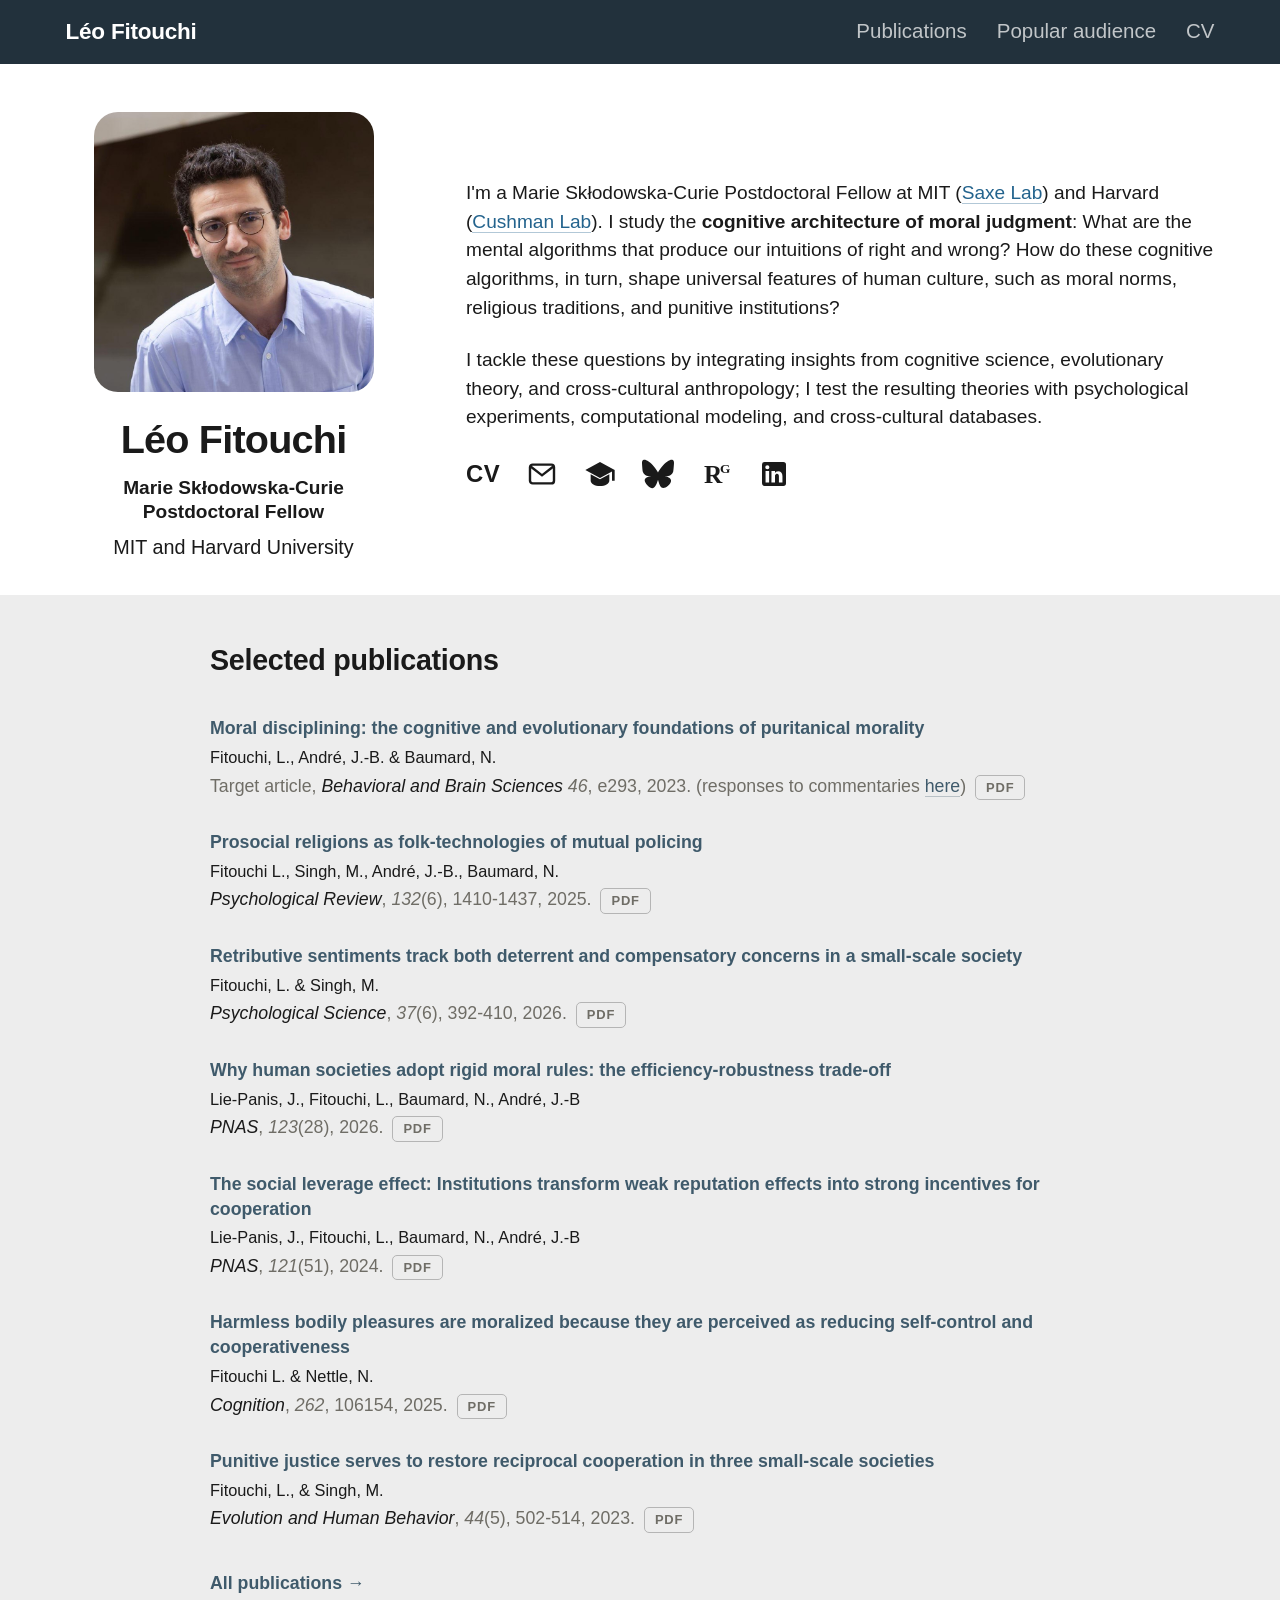
==== commit 6ba1b6bc: "Redesign: top navigation, separate pages, new header layout and publication format Co-Authored-By: C" ====
--- a/index.html
+++ b/index.html
@@ -6,313 +6,140 @@
 <title>Léo Fitouchi</title>
 <meta name="description" content="Léo Fitouchi — Marie Curie Postdoctoral Fellow, MIT and Harvard University. Moral cognition, cooperation, and the evolution of normative culture.">
 <link rel="icon" href="data:image/svg+xml,%3Csvg xmlns='http://www.w3.org/2000/svg' viewBox='0 0 32 32'%3E%3Ctext x='3' y='25' font-family='Georgia,serif' font-size='26' fill='%233f5a6b'%3EF%3C/text%3E%3C/svg%3E">
-<link rel="stylesheet" href="style.css?v=9">
+<link rel="stylesheet" href="style.css?v=45">
 </head>
 <body>
+
+<nav class="topnav" aria-label="Main">
+  <div class="wrap">
+    <a class="topnav__name" href="./">Léo Fitouchi</a>
+    <ul>
+        <li><a href="publications.html">Publications</a></li>
+        <li><a href="popular-audience.html">Popular audience</a></li>
+        <li><a href="CV_Fitouchi.pdf">CV</a></li>
+    </ul>
+  </div>
+</nav>
 
 <header class="wrap">
 
   <div class="about">
-    <div class="about__photo">
-      <img class="about__portrait" src="images/leo-fitouchi-2026.jpg" alt="Léo Fitouchi" width="1000" height="1200">
+    <div class="about__id">
+      <img class="about__portrait" src="images/leo-fitouchi-2026-square.jpg" alt="Léo Fitouchi" width="900" height="900">
+      <h1 class="about__name">Léo Fitouchi</h1>
+      <p class="about__role">Marie Skłodowska-Curie<br>Postdoctoral Fellow</p>
+      <p class="about__affil">MIT and Harvard University</p>
+
     </div>
     <div class="about__text">
-      <h1 class="about__name">Léo Fitouchi</h1>
-      <p class="about__role">Marie Curie Postdoctoral Fellow</p>
-      <p class="about__affil">MIT, Harvard University</p>
 
-      <p>I'm a postdoctoral fellow at MIT (<a class="lab-link" href="https://saxelab.mit.edu">Saxe Lab</a>) and Harvard (<a class="lab-link" href="https://cushmanlab.fas.harvard.edu">Cushman Lab</a>), funded by a Marie Skłodowska-Curie fellowship.</p>
-
-      <p>I study the cognitive architecture of moral judgment: What are the mental algorithms that produce our intuitions of right and wrong? How do these cognitive algorithms, in turn, shape universal features of human culture, such as moral norms, religious traditions, and punitive institutions?</p>
+      <p>I'm a Marie Skłodowska-Curie Postdoctoral Fellow at MIT (<a class="lab-link" href="https://saxelab.mit.edu">Saxe Lab</a>) and Harvard (<a class="lab-link" href="https://cushmanlab.fas.harvard.edu">Cushman Lab</a>). I study the <strong>cognitive architecture of moral judgment</strong>: What are the mental algorithms that produce our intuitions of right and wrong? How do these cognitive algorithms, in turn, shape universal features of human culture, such as moral norms, religious traditions, and punitive institutions?</p>
 
       <p>I tackle these questions by integrating insights from cognitive science, evolutionary theory, and cross-cultural anthropology; I test the resulting theories with psychological experiments, computational modeling, and cross-cultural databases.</p>
 
       <p class="profile-buttons">
-        <a class="cv-btn" href="CV_Fitouchi.pdf" title="CV">
-          <svg viewBox="0 0 24 24" width="20" height="20" fill="currentColor" aria-hidden="true"><path d="M12 16 6 10h4V3h4v7h4l-6 6zm-7 3h14v2H5v-2z"/></svg>
+        <a class="cv-btn" href="CV_Fitouchi.pdf" data-label="CV">
           <span class="button-label">CV</span>
         </a>
-        <a class="icon-btn" href="https://scholar.google.com/citations?user=fJDVuOEAAAAJ&amp;hl=fr" title="Google Scholar">
+        <a class="icon-btn" href="mailto:leo.fitouchi@gmail.com" data-label="Email">
+          <svg viewBox="0 0 24 24" width="18" height="18" fill="none" stroke="currentColor" stroke-width="1.8" aria-hidden="true"><rect x="3" y="5" width="18" height="14" rx="2"/><path d="m3 6 9 7 9-7"/></svg>
+          <span class="button-label">Email</span>
+        </a>
+        <a class="icon-btn" href="https://scholar.google.com/citations?user=fJDVuOEAAAAJ&amp;hl=fr" data-label="Google Scholar">
           <svg viewBox="0 0 24 24" width="26" height="26" fill="currentColor" aria-hidden="true"><path d="M12 3 1 9l11 6 9-4.91V17h2V9L12 3zm-7 9.18V17c0 2.21 3.13 4 7 4s7-1.79 7-4v-4.82l-7 3.82-7-3.82z"/></svg>
           <span class="button-label">Google Scholar</span>
         </a>
-        <a class="icon-btn" href="https://www.researchgate.net/profile/Leo-Fitouchi" title="ResearchGate">
+        <a class="icon-btn" href="https://bsky.app/profile/lfitouchi.bsky.social" data-label="Bluesky">
+          <svg viewBox="0 0 24 24" width="26" height="26" fill="currentColor" aria-hidden="true"><path d="M12 10.8c-1.087-2.114-4.046-6.053-6.798-7.995C2.566.944 1.561 1.266.902 1.565.139 1.908 0 3.08 0 3.768c0 .69.378 5.65.624 6.479.815 2.736 3.713 3.66 6.383 3.364-3.912.58-7.387 2.005-2.83 7.078 5.013 5.19 6.87-1.113 7.823-4.308.953 3.195 2.05 9.271 7.733 4.308 4.267-4.308 1.172-6.498-2.74-7.078 2.67.297 5.568-.628 6.383-3.364.246-.828.624-5.79.624-6.478 0-.69-.139-1.861-.902-2.206-.659-.298-1.664-.62-4.3 1.24C16.046 4.748 13.087 8.687 12 10.8z"/></svg>
+          <span class="button-label">Bluesky</span>
+        </a>
+        <a class="icon-btn" href="https://www.researchgate.net/profile/Leo-Fitouchi" data-label="ResearchGate">
           <svg viewBox="0 0 24 24" width="26" height="26" aria-hidden="true"><text x="3" y="19" font-family="Georgia, serif" font-size="19" font-weight="700" fill="currentColor">R</text><text x="15" y="11" font-family="Georgia, serif" font-size="10" font-weight="700" fill="currentColor">G</text></svg>
           <span class="button-label">ResearchGate</span>
         </a>
-        <a class="icon-btn" href="https://bsky.app/profile/lfitouchi.bsky.social" title="Bluesky">
-          <svg viewBox="0 0 24 24" width="26" height="26" fill="currentColor" aria-hidden="true"><path d="M12 10.8c-1.087-2.114-4.046-6.053-6.798-7.995C2.566.944 1.561 1.266.902 1.565.139 1.908 0 3.08 0 3.768c0 .69.378 5.65.624 6.479.815 2.736 3.713 3.66 6.383 3.364-3.912.58-7.387 2.005-2.83 7.078 5.013 5.19 6.87-1.113 7.823-4.308.953 3.195 2.05 9.271 7.733 4.308 4.267-4.308 1.172-6.498-2.74-7.078 2.67.297 5.568-.628 6.383-3.364.246-.828.624-5.79.624-6.478 0-.69-.139-1.861-.902-2.206-.659-.298-1.664-.62-4.3 1.24C16.046 4.748 13.087 8.687 12 10.8z"/></svg>
-          <span class="button-label">Bluesky</span>
-        </a>
-        <a class="icon-btn" href="https://www.linkedin.com/in/l%C3%A9o-fitouchi-7833932ab/" title="LinkedIn">
+        <a class="icon-btn" href="https://www.linkedin.com/in/l%C3%A9o-fitouchi-7833932ab/" data-label="LinkedIn">
           <svg viewBox="0 0 24 24" width="26" height="26" fill="currentColor" aria-hidden="true"><path d="M19 3a2 2 0 0 1 2 2v14a2 2 0 0 1-2 2H5a2 2 0 0 1-2-2V5a2 2 0 0 1 2-2h14zM8.34 18.34V9.75H5.67v8.59h2.67zM7 8.48a1.55 1.55 0 1 0 0-3.1 1.55 1.55 0 0 0 0 3.1zm11.34 9.86v-4.7c0-2.52-1.34-3.69-3.13-3.69-1.44 0-2.09.79-2.45 1.35v-1.55H10.1c.04.75 0 8.59 0 8.59h2.66v-4.8c0-.26.02-.51.1-.7.2-.51.66-1.04 1.42-1.04 1 0 1.4.76 1.4 1.88v4.66h2.66z"/></svg>
           <span class="button-label">LinkedIn</span>
         </a>
-        <a class="icon-btn" href="mailto:leo.fitouchi@gmail.com" title="Email">
-          <svg viewBox="0 0 24 24" width="18" height="18" fill="none" stroke="currentColor" stroke-width="1.8" aria-hidden="true"><rect x="3" y="5" width="18" height="14" rx="2"/><path d="m3 6 9 7 9-7"/></svg>
-          <span class="button-label">Email</span>
-        </a>
       </p>
-
     </div>
   </div>
 
 </header>
 
-<nav class="tabs" aria-label="Sections">
-  <div class="wrap">
-    <ul>
-      <span class="tabs__thumb" aria-hidden="true"></span>
-      <li><a href="#selected" data-tab="selected" aria-current="page">Selected publications</a></li>
-      <li><a href="#all" data-tab="all">All publications</a></li>
-      <li><a href="#popular" data-tab="popular">Popular audience</a></li>
-    </ul>
-  </div>
-</nav>
-
 <main>
   <div class="wrap">
+    <section id="selected">
+      <h2 class="page-title">Selected publications</h2>
 
-    <section id="selected" class="tab-panel">
-      <ul class="pubs">
+      <ul class="pubs pubs--stacked">
 
-        <li>Fitouchi, L., André, J.-B. &amp; Baumard, N. (2023). <a class="pub-title" href="https://doi.org/10.1017/S0140525X22002047">Moral disciplining: the cognitive and evolutionary foundations of puritanical morality</a> (Target article). <cite>Behavioral and Brain Sciences</cite> <em>46</em>, e293. <span class="note">(responses to commentaries <a href="pdfs/fitouchi-2023-bbs-responses.pdf">here</a>)</span>
-          <span class="refs"><a class="ref" href="pdfs/fitouchi-2023-moral-disciplining.pdf">PDF</a></span>
+        <li>
+          <a class="pub-title" href="https://doi.org/10.1017/S0140525X22002047">Moral disciplining: the cognitive and evolutionary foundations of puritanical morality</a>
+          <span class="pub-authors">Fitouchi, L., André, J.-B. &amp; Baumard, N.</span>
+          <span class="pub-venue">Target article, <cite>Behavioral and Brain Sciences</cite> <em>46</em>, e293, 2023. <span class="note">(responses to commentaries <a href="pdfs/fitouchi-2023-bbs-responses.pdf">here</a>)</span> <span class="refs"><a class="ref" href="pdfs/fitouchi-2023-moral-disciplining.pdf">PDF</a></span></span>
         </li>
 
-        <li>Fitouchi L., Singh, M., André, J.-B., Baumard, N. (2025). <a class="pub-title" href="https://doi.org/10.1037/rev0000531">Prosocial religions as folk-technologies of mutual policing</a>. <cite>Psychological Review</cite>, <em>132</em>(6), 1410-1437
-          <span class="refs"><a class="ref" href="pdfs/fitouchi-2025-prosocial-religions.pdf">PDF</a></span>
+        <li>
+          <a class="pub-title" href="https://doi.org/10.1037/rev0000531">Prosocial religions as folk-technologies of mutual policing</a>
+          <span class="pub-authors">Fitouchi L., Singh, M., André, J.-B., Baumard, N.</span>
+          <span class="pub-venue"><cite>Psychological Review</cite>, <em>132</em>(6), 1410-1437, 2025. <span class="refs"><a class="ref" href="pdfs/fitouchi-2025-prosocial-religions.pdf">PDF</a></span></span>
         </li>
 
-        <li>Fitouchi, L. &amp; Singh, M. (2026). <a class="pub-title" href="https://doi.org/10.1177/09567976261439088">Retributive sentiments track both deterrent and compensatory concerns in a small-scale society and a WEIRD sample</a>. <cite>Psychological Science</cite>, <em>37</em>(6), 392-410.
-          <span class="refs"><a class="ref" href="pdfs/fitouchi-2026-retributive-sentiments.pdf">PDF</a></span>
+        <li>
+          <a class="pub-title" href="https://doi.org/10.1177/09567976261439088">Retributive sentiments track both deterrent and compensatory concerns in a small-scale society</a>
+          <span class="pub-authors">Fitouchi, L. &amp; Singh, M.</span>
+          <span class="pub-venue"><cite>Psychological Science</cite>, <em>37</em>(6), 392-410, 2026. <span class="refs"><a class="ref" href="pdfs/fitouchi-2026-retributive-sentiments.pdf">PDF</a></span></span>
         </li>
 
-        <li>Lie-Panis, J., Fitouchi, L., Baumard, N., André, J.-B (2026). <a class="pub-title" href="https://doi.org/10.1073/pnas.2535467123">Why human societies adopt rigid moral rules: the efficiency-robustness trade-off.</a> <cite>PNAS</cite>, <em>123</em>(28)
-          <span class="refs"><a class="ref" href="pdfs/lie-panis-2026-rigid-moral-rules.pdf">PDF</a></span>
+        <li>
+          <a class="pub-title" href="https://doi.org/10.1073/pnas.2535467123">Why human societies adopt rigid moral rules: the efficiency-robustness trade-off</a>
+          <span class="pub-authors">Lie-Panis, J., Fitouchi, L., Baumard, N., André, J.-B</span>
+          <span class="pub-venue"><cite>PNAS</cite>, <em>123</em>(28), 2026. <span class="refs"><a class="ref" href="pdfs/lie-panis-2026-rigid-moral-rules.pdf">PDF</a></span></span>
         </li>
 
-        <li>Lie-Panis, J., Fitouchi, L., Baumard, N., André, J.-B (2024). <a class="pub-title" href="https://doi.org/10.1073/pnas.2408802121">The social leverage effect: Institutions transform weak reputation effects into strong incentives for cooperation</a>. <cite>PNAS</cite>, <em>121</em>(51).
-          <span class="refs"><a class="ref" href="pdfs/lie-panis-2024-social-leverage.pdf">PDF</a></span>
+        <li>
+          <a class="pub-title" href="https://doi.org/10.1073/pnas.2408802121">The social leverage effect: Institutions transform weak reputation effects into strong incentives for cooperation</a>
+          <span class="pub-authors">Lie-Panis, J., Fitouchi, L., Baumard, N., André, J.-B</span>
+          <span class="pub-venue"><cite>PNAS</cite>, <em>121</em>(51), 2024. <span class="refs"><a class="ref" href="pdfs/lie-panis-2024-social-leverage.pdf">PDF</a></span></span>
         </li>
 
-        <li>Fitouchi L. &amp; Nettle, N. (2025). <a class="pub-title" href="https://doi.org/10.1016/j.cognition.2025.106154">Harmless bodily pleasures are moralized because they are perceived as reducing self-control and cooperativeness</a>. <cite>Cognition</cite>, <em>262</em>, 106154
-          <span class="refs"><a class="ref" href="pdfs/fitouchi-2025-harmless-pleasures.pdf">PDF</a></span>
+        <li>
+          <a class="pub-title" href="https://doi.org/10.1016/j.cognition.2025.106154">Harmless bodily pleasures are moralized because they are perceived as reducing self-control and cooperativeness</a>
+          <span class="pub-authors">Fitouchi L. &amp; Nettle, N.</span>
+          <span class="pub-venue"><cite>Cognition</cite>, <em>262</em>, 106154, 2025. <span class="refs"><a class="ref" href="pdfs/fitouchi-2025-harmless-pleasures.pdf">PDF</a></span></span>
         </li>
 
-        <li>Fitouchi, L., &amp; Singh, M. (2023). <a class="pub-title" href="https://doi.org/10.1016/j.evolhumbehav.2023.03.001">Punitive justice serves to restore reciprocal cooperation in three small-scale societies</a>. <cite>Evolution and Human Behavior</cite>, <em>44</em>(5), 502-514.
-          <span class="refs"><a class="ref" href="pdfs/fitouchi-2023-punitive-justice.pdf">PDF</a></span>
+        <li>
+          <a class="pub-title" href="https://doi.org/10.1016/j.evolhumbehav.2023.03.001">Punitive justice serves to restore reciprocal cooperation in three small-scale societies</a>
+          <span class="pub-authors">Fitouchi, L., &amp; Singh, M.</span>
+          <span class="pub-venue"><cite>Evolution and Human Behavior</cite>, <em>44</em>(5), 502-514, 2023. <span class="refs"><a class="ref" href="pdfs/fitouchi-2023-punitive-justice.pdf">PDF</a></span></span>
         </li>
 
       </ul>
+    
+      <p class="more-link"><a href="publications.html">All publications &rarr;</a></p>
     </section>
-
-    <section id="all" class="tab-panel" hidden>
-      <ul class="pubs">
-
-        <li>Dubourg, E., Thouzeau, V., Beuchot, T., Bonard, C., Boyer, P., Clasen, M., Boon-Falleur, M., Fiorio, G., Fitouchi, L., Fisher, M., Grant, A., Hye-Knudsen, M., Katiyar, T., Kjeldgaard-Christiansen, J., Mercier, M., Mercier, H., Morin, O., Salmon, C., Scott-Phillips, T., Scrivner, C., Sijilmassi, A., Singh, M., Smith, M., Sobchuk, O., Stubbersfield, J., Varnum, M., Verpooten, J., Zhong, Y. (in press). <a class="pub-title" href="https://osf.io/preprints/osf/me6bz">Carving stories at their natural joints</a>. <cite>Psychological Review</cite>.
-          <span class="refs"><a class="ref" href="pdfs/dubourg-2026-carving-stories.pdf">PDF</a></span>
-        </li>
-
-        <li>Lie-Panis, J., Fitouchi, L., Baumard, N., André, J.-B (in press). <a class="pub-title" href="https://doi.org/10.1073/pnas.2535467123">Why human societies adopt rigid moral rules: the efficiency-robustness trade-off.</a> <cite>PNAS</cite>, <em>123</em>(28)
-          <span class="refs"><a class="ref" href="pdfs/lie-panis-2026-rigid-moral-rules.pdf">PDF</a></span>
-        </li>
-
-        <li>Fitouchi, L. &amp; Singh, M. (2026). <a class="pub-title" href="https://doi.org/10.1177/09567976261439088">Retributive sentiments track both deterrent and compensatory concerns in a small-scale society and a WEIRD sample</a>. <cite>Psychological Science</cite>, <em>37</em>(6), 392-410.
-          <span class="refs"><a class="ref" href="pdfs/fitouchi-2026-retributive-sentiments.pdf">PDF</a></span>
-        </li>
-
-        <li>Fitouchi L. &amp; Nettle, N. (2025). <a class="pub-title" href="https://doi.org/10.1016/j.cognition.2025.106154">Harmless bodily pleasures are moralized because they are perceived as reducing self-control and cooperativeness</a>. <cite>Cognition</cite>, <em>262</em>, 106154
-          <span class="refs"><a class="ref" href="pdfs/fitouchi-2025-harmless-pleasures.pdf">PDF</a></span>
-        </li>
-
-        <li>Fitouchi L., Singh, M., André, J.-B., Baumard, N. (2025). <a class="pub-title" href="https://doi.org/10.1037/rev0000531">Prosocial religions as folk-technologies of mutual policing</a>. <cite>Psychological Review</cite>, <em>132</em>(6), 1410-1437
-          <span class="refs"><a class="ref" href="pdfs/fitouchi-2025-prosocial-religions.pdf">PDF</a></span>
-        </li>
-
-        <li>Lie-Panis, J., Fitouchi, L., Baumard, N., André, J.-B (2024). <a class="pub-title" href="https://doi.org/10.1073/pnas.2408802121">The social leverage effect: Institutions transform weak reputation effects into strong incentives for cooperation</a>. <cite>PNAS</cite>, <em>121</em>(51).
-          <span class="refs"><a class="ref" href="pdfs/lie-panis-2024-social-leverage.pdf">PDF</a></span>
-        </li>
-
-        <li>Fitouchi, L., André J.-B. &amp; Baumard, N. (2024). <a class="pub-title" href="https://doi.org/10.1093/oxfordhb/9780197544754.013.35">Are there really so many moral emotions? Carving morality at its functional joints</a>. in Al-Shawaf, L. &amp; Shackelford, T. K. (Eds). <cite>The Oxford Handbook for Evolution and the Emotions.</cite>
-          <span class="refs"><a class="ref" href="pdfs/fitouchi-2024-moral-emotions.pdf">PDF</a></span>
-        </li>
-
-        <li>Fitouchi, L., André, J.-B. &amp; Baumard, N. (2023). <a class="pub-title" href="https://doi.org/10.1017/S0140525X22002047">Moral disciplining: the cognitive and evolutionary foundations of puritanical morality</a>. <cite>Behavioral and Brain Sciences</cite>, <em>46</em>, e296 <span class="note">[Target Article]</span>. <span class="note">(responses to commentaries <a href="pdfs/fitouchi-2023-bbs-responses.pdf">here</a>)</span>
-          <span class="refs"><a class="ref" href="pdfs/fitouchi-2023-moral-disciplining.pdf">PDF</a></span>
-        </li>
-
-        <li>Fitouchi, L., André, J.-B., Baumard, N. (2023). <a class="pub-title" href="https://doi.org/10.1017/S0140525X23001188">The puritanical moral contract: purity, cooperation, and the architecture of the moral mind</a>. <cite>Behavioral and Brain Sciences</cite> <span class="note">[Response to commentaries]</span>
-          <span class="refs"><a class="ref" href="pdfs/fitouchi-2023-bbs-responses.pdf">PDF</a></span>
-        </li>
-
-        <li>Fitouchi, L., &amp; Singh, M. (2023). <a class="pub-title" href="https://doi.org/10.1016/j.evolhumbehav.2023.03.001">Punitive justice serves to restore reciprocal cooperation in three small-scale societies</a>. <cite>Evolution and Human Behavior</cite>, <em>44</em>(5), 502-514.
-          <span class="refs"><a class="ref" href="pdfs/fitouchi-2023-punitive-justice.pdf">PDF</a></span>
-        </li>
-
-        <li>André, J.-B., Fitouchi, L., Baumard, N. (2023). <a class="pub-title" href="https://doi.org/10.1017/S0140525X23001279">Reciprocal contracts—not competitive acquisition—explain the moral psychology of ownership</a>. <cite>Behavioral and Brain Sciences.</cite> <span class="note">[Commentary on Boyer]</span>
-          <span class="refs"><a class="ref" href="pdfs/andre-2023-reciprocal-contracts.pdf">PDF</a></span>
-        </li>
-
-        <li>Fitouchi, L., &amp; Singh, M. (2022). <a class="pub-title" href="https://doi.org/10.1016/j.copsyc.2021.09.022">Supernatural punishment beliefs as cognitively compelling tools of social control</a>. <cite>Current Opinion in Psychology</cite>, 252-257.
-          <span class="refs"><a class="ref" href="pdfs/fitouchi-2022-supernatural-punishment.pdf">PDF</a></span>
-        </li>
-
-        <li>Dubourg, E., Fitouchi, L. &amp; Baumard, N. (2022). <a class="pub-title" href="https://doi.org/10.1017/S0140525X22001340">When instrumental inference hides behind seemingly arbitrary conventions.</a> <cite>Behavioral and Brain Sciences</cite> <span class="note">[Commentary on Jiagello et al.]</span>
-          <span class="refs"><a class="ref" href="https://psyarxiv.com/69vek">PDF</a></span>
-        </li>
-
-        <li>Fitouchi, L., André J.-B. &amp; Baumard, N. (2022). <a class="pub-title" href="https://doi.org/10.1080/2153599X.2022.2065352">From supernatural punishment to big gods to puritanical religions: clarifying explanatory targets in the rise of moralizing religions</a>. <cite>Religion, Brain &amp; Behavior</cite> <span class="note">[Commentary on Turchin et al.]</span>
-          <span class="refs"><a class="ref" href="pdfs/fitouchi-2022-big-gods.pdf">PDF</a></span>
-        </li>
-
-        <li>De Courson, B., Fitouchi, L., Bouchaud, J.-P. &amp; Benzaquen, M. (2021). <a class="pub-title" href="https://doi.org/10.1038/s41598-021-95914-7">Cultural diversity and wisdom of crowds are mutually beneficial and evolutionarily stable</a>. <cite>Scientific reports</cite>, <em>11</em>(1), 16566.
-          <span class="refs"><a class="ref" href="pdfs/de-courson-2021-cultural-diversity.pdf">PDF</a></span>
-        </li>
-
-        <li>Fitouchi, L., André J.-B. &amp; Baumard, N. (2021). <a class="pub-title" href="https://doi.org/10.1080/2153599X.2021.1881607">The intertwined cultural evolution of ascetic spiritualities and puritanical religions as technologies of self-discipline</a>. <cite>Religion, Brain &amp; Behavior.</cite> <span class="note">[Commentary on Glucklich]</span>
-          <span class="refs"><a class="ref" href="pdfs/fitouchi-2021-ascetic-spiritualities.pdf">PDF</a></span>
-        </li>
-
-      </ul>
-
-      <h2>In progress</h2>
-      <ul class="pubs">
-
-        <li>André, J.-B., Fitouchi, L., Debove, S. &amp; Baumard, N. <a class="pub-title" href="https://psyarxiv.com/2hxgu">An evolutionary contractualist theory of morality</a>. <span class="note">[in revision at <cite>Psychological Review</cite>]</span>
-          <span class="refs"><a class="ref" href="https://psyarxiv.com/2hxgu">PREPRINT</a></span>
-        </li>
-
-        <li>Claessens, S., Bocian, K., Boggio, P., Fiorio, G., Fitouchi, L., Genç, Z., Hannikainen, I., Kamitz, L., Konur, T., Liu, P., Miazek, K., Sampaio, W., Suarez, J., Veitch, P., Yilmaz, O., Yu, H. &amp; Everett, J. <a class="pub-title" href="https://osf.io/preprints/psyarxiv/sfe9u">Trust in artificial moral advisors across cultures</a>. <span class="note">[under review]</span>
-          <span class="refs"><a class="ref" href="https://osf.io/preprints/psyarxiv/sfe9u">PREPRINT</a></span>
-        </li>
-
-        <li>Darcy, G., Fitouchi, L., Thouzeau, V., André, J.-B. &amp; Chevallier, C. <a class="pub-title" href="https://osf.io/preprints/psyarxiv/wb7am">Trust miscalibration across cultures and social classes</a>. <span class="note">[under review]</span>
-          <span class="refs"><a class="ref" href="https://osf.io/preprints/psyarxiv/wb7am">PREPRINT</a></span>
-        </li>
-
-      </ul>
-    </section>
-
-    <section id="popular" class="tab-panel" hidden>
-
-      <ul class="media-grid">
-
-        <li>
-          <a href="https://www.radiofrance.fr/franceinter/podcasts/la-question-qui/la-question-qui-du-lundi-06-novembre-2023-8274920">
-            <img src="images/france-inter-logo.svg" alt="" width="500" height="500" loading="lazy">
-            <h3>D'où vient notre sens de la justice?</h3>
-            <p class="outlet">France Inter</p>
-            <p class="meta">Audio Podcast (2023)</p>
-          </a>
-        </li>
-
-        <li>
-          <a href="https://www.youtube.com/watch?v=8OmmJ_fx0aM">
-            <img src="images/blake-ancient-of-days.jpg" alt="" width="1200" height="1200" loading="lazy">
-            <h3>La religion expliquée par l'évolution ?</h3>
-            <p class="outlet">La Tronche en Biais</p>
-            <p class="meta">Video Podcast (2025)</p>
-          </a>
-        </li>
-
-        <li>
-          <a href="https://www.youtube.com/watch?v=duLUU9e0i0k">
-            <img src="images/evolutionary-psychology-podcast.jpg" alt="" width="900" height="900" loading="lazy">
-            <h3>Why is self-control moralized?</h3>
-            <p class="outlet">Evolutionary Psychology: The Podcast</p>
-            <p class="meta">Video podcast (2025)</p>
-          </a>
-        </li>
-
-        <li>
-          <a href="https://www.hbes.com/whats-punishment-like-in-small-scale-societies/">
-            <img src="images/hbes.jpg" alt="" width="740" height="740" loading="lazy">
-            <h3>What's punishment like in small-scale societies?</h3>
-            <p class="outlet">HBES</p>
-            <p class="meta">Article (2023)</p>
-          </a>
-        </li>
-
-        <li>
-          <a href="https://www.youtube.com/watch?v=Nv1XIcW2uCY">
-            <img src="images/the-dissenter.jpg" alt="" width="900" height="900" loading="lazy">
-            <h3>Moral emotions, punishment, and puritanical morality</h3>
-            <p class="outlet">The Dissenter (Ricardo Lopez)</p>
-            <p class="meta">Video Podcast (2023)</p>
-          </a>
-        </li>
-
-        <li>
-          <a href="pdfs/fitouchi-2025-tse-magazine.pdf">
-            <img src="images/tse-magazine.jpg" alt="" width="491" height="491" loading="lazy">
-            <h3>The moral limits of markets (with Jean Tirole)</h3>
-            <p class="outlet">TSE Magazine</p>
-            <p class="meta">Article (2025)</p>
-          </a>
-        </li>
-
-        <li>
-          <a href="https://sfecologie.org/regard/r126-mai-2025-lie-panis-et-al-institutions-et-cooperation/">
-            <img src="images/supreme-court-columns.jpg" alt="" width="1200" height="1200" loading="lazy">
-            <h3>Les institutions : des outils pour résoudre les problèmes de cooperation</h3>
-            <p class="outlet">Société Française d'Écologie</p>
-            <p class="meta">Article (2025)</p>
-          </a>
-        </li>
-
-        <li>
-          <a href="https://cognition.ens.fr/fr/news/la-morale-puritaine-pourquoi-condamner-des-plaisirs-apparemment-inoffensifs-16769">
-            <img src="images/dec-actualites.jpg" alt="" width="1011" height="1011" loading="lazy">
-            <h3>La morale puritaine</h3>
-            <p class="outlet">DEC Actualités</p>
-            <p class="meta">Article (2022)</p>
-          </a>
-        </li>
-
-      </ul>
-
-    </section>
-
   </div>
 </main>
 
 <script>
+if (location.hash === '#all') location.replace('publications.html');
+if (location.hash === '#popular') location.replace('popular-audience.html');
+</script>
+
+<div class="cursor-label" aria-hidden="true"></div>
+<script>
 (function () {
-  var links = document.querySelectorAll('.tabs a[data-tab]');
-  var panels = document.querySelectorAll('.tab-panel');
-  var list = document.querySelector('.tabs ul');
-  var thumb = document.querySelector('.tabs__thumb');
-
-  function positionThumb() {
-    var active = document.querySelector('.tabs a[aria-current="page"]');
-    if (!active) return;
-    thumb.style.width = active.offsetWidth + 'px';
-    thumb.style.transform = 'translateX(' + active.offsetLeft + 'px)';
-  }
-
-  function show(id) {
-    panels.forEach(function (p) { p.hidden = p.id !== id; });
-    links.forEach(function (l) {
-      if (l.dataset.tab === id) { l.setAttribute('aria-current', 'page'); }
-      else { l.removeAttribute('aria-current'); }
-    });
-    positionThumb();
-  }
-
-  links.forEach(function (l) {
-    l.addEventListener('click', function (e) {
-      e.preventDefault();
-      history.replaceState(null, '', '#' + l.dataset.tab);
-      show(l.dataset.tab);
+  if (!window.matchMedia('(hover: hover) and (pointer: fine)').matches) return;
+  var tip = document.querySelector('.cursor-label');
+  document.querySelectorAll('.profile-buttons [data-label]').forEach(function (el) {
+    el.addEventListener('mouseenter', function () { tip.textContent = el.dataset.label; tip.classList.add('is-on'); });
+    el.addEventListener('mouseleave', function () { tip.classList.remove('is-on'); });
+    el.addEventListener('mousemove', function (e) {
+      tip.style.transform = 'translate(' + (e.clientX + 16) + 'px,' + (e.clientY + 20) + 'px)';
     });
   });
-
-  window.addEventListener('resize', positionThumb);
-
-  var initial = location.hash.replace('#', '');
-  show(document.getElementById(initial) ? initial : 'selected');
-  requestAnimationFrame(function () { list.classList.add('ready'); });
 })();
 </script>
 
--- a/style.css
+++ b/style.css
@@ -1,7 +1,7 @@
 /* Léo Fitouchi — personal site */
 
 :root {
-  --bg: #fbfaf7;
+  --bg: #ffffff;
   --text: #1a1a1a;
   --muted: #6f6d66;
   --accent: #3f5a6b;
@@ -44,122 +44,124 @@
 
 .wrap--wide { max-width: 1260px; }
 
-/* Section tabs (liquid glass) */
-
-.tabs {
-  background: #eef0f1;
-  padding: 28px 0 0;
-}
-
-.tabs .wrap {
+/* Top navigation */
+
+.topnav {
+  background: #22313c;
+}
+
+.topnav .wrap {
   display: flex;
-  justify-content: center;
-}
-
-.tabs ul {
-  position: relative;
+  align-items: center;
+  justify-content: space-between;
+  gap: 16px;
+  min-height: 64px;
+}
+
+.topnav__name {
+  font-size: 1.65rem;
+  font-weight: 700;
+  color: #ffffff;
+  border: 0;
+  letter-spacing: -0.01em;
+}
+
+.topnav ul {
   list-style: none;
   margin: 0;
-  padding: 6px;
-  display: inline-flex;
+  padding: 0;
+  display: flex;
   flex-wrap: wrap;
-  justify-content: center;
-  gap: 4px;
-  border-radius: 999px;
-  background: linear-gradient(180deg, rgba(255, 255, 255, 0.55), rgba(255, 255, 255, 0.25));
-  -webkit-backdrop-filter: blur(18px) saturate(1.6);
-  backdrop-filter: blur(18px) saturate(1.6);
-  border: 1px solid rgba(255, 255, 255, 0.8);
-  box-shadow:
-    0 14px 34px rgba(28, 41, 51, 0.12),
-    inset 0 1px 0 rgba(255, 255, 255, 0.9);
-}
-
-.tabs__thumb {
-  position: absolute;
-  top: 6px;
-  left: 0;
-  height: calc(100% - 12px);
-  border-radius: 999px;
-  background: rgba(255, 255, 255, 0.95);
-  box-shadow:
-    0 5px 16px rgba(28, 41, 51, 0.2),
-    inset 0 1px 0 #ffffff;
-  z-index: 0;
-  will-change: transform, width;
-}
-
-.tabs ul.ready .tabs__thumb {
-  transition:
-    transform 0.35s cubic-bezier(0.3, 0.8, 0.3, 1),
-    width 0.35s cubic-bezier(0.3, 0.8, 0.3, 1);
-}
-
-.tabs a {
-  position: relative;
-  z-index: 1;
+  gap: 4px 30px;
+}
+
+.topnav ul a {
   display: inline-block;
-  padding: 7px 21px;
-  border-radius: 999px;
-  font-size: 1.25rem;
-  font-weight: 600;
-  color: var(--muted);
+  font-size: 1.5rem;
+  font-weight: 500;
+  color: rgba(255, 255, 255, 0.72);
   border: 0;
-  transition: color 0.2s ease;
-}
-
-.tabs a:hover { color: var(--text); }
-
-.tabs a[aria-current="page"] { color: #1c2933; }
+  padding: 4px 0;
+  border-bottom: 2px solid transparent;
+}
+
+.topnav ul a:hover { color: #ffffff; }
+
+.topnav ul a[aria-current="page"] {
+  color: #ffffff;
+  border-bottom-color: #ffffff;
+}
+
+.page-title {
+  max-width: 860px;
+  margin: 0 auto 28px !important;
+  padding: 0 !important;
+  border: 0 !important;
+  font-size: 2.1rem;
+  font-weight: 700;
+  letter-spacing: -0.01em;
+}
+
+main.page { padding-top: 56px; }
+
+.more-link {
+  max-width: 860px;
+  margin: 36px auto 0;
+  font-size: 1.3rem;
+  font-weight: 600;
+}
+
+.more-link a { border-bottom-color: transparent; }
+.more-link a:hover { border-bottom-color: var(--accent); }
 
 /* About (home) */
 
 .about {
   display: grid;
   grid-template-columns: 336px 1fr;
-  gap: 44px;
-  align-items: stretch;
-}
-
-.about__photo {
-  position: relative;
+  gap: 64px;
+  align-items: center;
+}
+
+.about__id {
+  text-align: center;
 }
 
 .about__portrait {
-  position: absolute;
-  inset: 0;
   display: block;
-  width: 100%;
-  height: 100%;
+  width: 280px;
+  aspect-ratio: 1 / 1;
+  margin: 0 auto;
   border-radius: 24px;
   object-fit: cover;
-  object-position: center 35%;
 }
 
 .about__name {
   font-family: var(--sans);
   font-weight: 700;
-  font-size: 3.1rem;
+  font-size: 2.9rem;
   letter-spacing: -0.02em;
   line-height: 1.1;
-  margin: 0;
+  margin: 26px 0 0;
 }
 
 .about__role {
   margin: 14px 0 0;
-  font-size: 1.3rem;
-  font-weight: 500;
-  color: var(--accent);
-  line-height: 1.4;
+  font-size: 1.4rem;
+  font-weight: 650;
+  color: var(--text);
+  line-height: 1.3;
 }
 
 .about__affil {
-  margin: 4px 0 0;
-  font-size: 1.3rem;
-  font-weight: 500;
-  color: var(--text);
-  letter-spacing: 0.01em;
-}
+  margin: 10px 0 0;
+  font-size: 1.45rem;
+  font-weight: 400;
+  color: var(--text);
+  line-height: 1.3;
+}
+
+.about__text > p:not([class]):first-child { margin-top: 0; }
 
 .about__labs {
   margin: 8px 0 0;
@@ -179,13 +181,14 @@
 
 .about__text {
   min-width: 0;
+  padding-top: 0;
   container-type: inline-size;
 }
 
 .profile-buttons {
   margin: 22px 0 0;
   display: flex;
-  flex-wrap: nowrap;
+  flex-wrap: wrap;
   align-items: center;
   gap: 8px;
 }
@@ -196,44 +199,54 @@
   flex-shrink: 0;
   align-items: center;
   justify-content: center;
-  gap: 6px;
   height: 40px;
-  padding: 0 10px;
-  border: 1.5px solid #33495a;
-  border-radius: 8px;
-  color: #33495a;
+  padding: 0;
+  border: 0;
+  color: var(--text);
   background: transparent;
-  font-size: 1.05rem;
-  font-weight: 600;
   white-space: nowrap;
+}
+
+.cv-btn {
+  font-size: 1.75rem;
+  font-weight: 800;
+  letter-spacing: 0.02em;
 }
 
 .icon-btn:hover,
 .cv-btn:hover {
-  background: #33495a;
-  color: #ffffff;
-}
-
-.profile-buttons svg { width: 19px; height: 19px; flex-shrink: 0; }
-
-@container (max-width: 570px) {
-  .profile-buttons { gap: 6px; }
-  .profile-buttons a { flex: 1; min-width: 0; padding: 0; height: 44px; }
-  .button-label {
-    position: absolute;
-    width: 1px;
-    height: 1px;
-    padding: 0;
-    margin: -1px;
-    overflow: hidden;
-    clip-path: inset(50%);
-    white-space: nowrap;
-  }
+  color: var(--accent);
+}
+
+.icon-btn,
+.cv-btn,
+.topnav ul a {
+  transition: color 0.2s ease, transform 0.2s ease;
+}
+
+.icon-btn:hover,
+.cv-btn:hover { transform: scale(1.25); }
+
+.topnav ul a:hover { transform: scale(1.06); }
+
+.profile-buttons { gap: 26px; }
+
+.profile-buttons svg { width: 32px; height: 32px; flex-shrink: 0; }
+
+.icon-btn .button-label {
+  position: absolute;
+  width: 1px;
+  height: 1px;
+  padding: 0;
+  margin: -1px;
+  overflow: hidden;
+  clip-path: inset(50%);
+  white-space: nowrap;
 }
 
 .about__text > p:not([class]) {
   margin: 1.25em 0 0;
-  font-size: 1.25rem;
+  font-size: 1.4rem;
   line-height: 1.5;
 }
 
@@ -261,10 +274,10 @@
 
 /* Layout */
 
-header.wrap { padding-top: 38px; padding-bottom: 34px; }
+header.wrap { padding-top: 48px; padding-bottom: 34px; }
 
 main {
-  background: #eef0f1;
+  background: #ededed;
   padding: 42px 0 90px;
 }
 
@@ -356,6 +369,28 @@
 
 .note { color: var(--muted); }
 
+.pubs--stacked li { margin-bottom: 30px; }
+
+.pubs--stacked .pub-title {
+  display: block;
+  font-weight: 600;
+  line-height: 1.4;
+}
+
+.pubs--stacked .pub-authors,
+.pubs--stacked .pub-venue {
+  display: block;
+  margin-top: 3px;
+  font-size: 1.2rem;
+  line-height: 1.5;
+}
+
+.pubs--stacked .pub-venue { color: var(--muted); }
+
+.pubs--stacked .pub-venue { font-size: 1.3rem; }
+
+.pubs--stacked .pub-venue cite { color: var(--text); font-weight: 500; }
+
 .refs {
   display: inline-flex;
   flex-wrap: wrap;
@@ -366,20 +401,20 @@
 
 .ref {
   display: inline-block;
-  border: 1.5px solid var(--accent);
+  border: 1px solid #b5b5b5;
   border-radius: 5px;
   padding: 2px 10px;
   font-size: 0.95rem;
   font-weight: 600;
   letter-spacing: 0.06em;
   text-transform: uppercase;
-  color: var(--accent);
-  background: rgba(63, 90, 107, 0.06);
+  color: var(--muted);
+  background: transparent;
 }
 
 .ref:hover {
-  background: var(--accent);
-  color: #ffffff;
+  border-color: var(--text);
+  color: var(--text);
 }
 
 /* Media grid */
@@ -442,28 +477,14 @@
 /* Small screens */
 
 @media (max-width: 800px) {
-  .about { grid-template-columns: 1fr; gap: 36px; }
-  .about__photo { order: -1; max-width: 294px; }
-  .about__portrait { position: static; height: auto; aspect-ratio: 4 / 5; }
-}
-
-@media (max-width: 900px) {
-  .tabs .wrap { padding: 0 16px; }
-  .tabs ul {
-    display: flex;
-    width: 100%;
-    flex-direction: column;
-    border-radius: 22px;
-    gap: 3px;
-  }
-  .tabs a { display: block; text-align: center; }
-  .tabs a { padding: 10px 16px; font-size: 1.15rem; }
-  .tabs__thumb { display: none; }
-  .tabs a[aria-current="page"] {
-    background: rgba(255, 255, 255, 0.95);
-    border-radius: 999px;
-    box-shadow: 0 3px 10px rgba(28, 41, 51, 0.15);
-  }
+  .about { grid-template-columns: 1fr; gap: 32px; }
+  .about__text { padding-top: 0; margin-top: 0; }
+  .about__portrait { width: 220px; }
+}
+
+@media (max-width: 640px) {
+  .topnav .wrap { flex-direction: column; align-items: flex-start; padding-top: 14px; padding-bottom: 10px; gap: 6px; }
+  .topnav ul { gap: 4px 22px; }
 }
 
 @media (max-width: 640px) {
@@ -476,3 +497,24 @@
     gap: 32px 20px;
   }
 }
+
+#popular .page-title { max-width: none; }
+
+.cursor-label {
+  position: fixed;
+  top: 0;
+  left: 0;
+  z-index: 50;
+  pointer-events: none;
+  padding: 4px 10px;
+  border-radius: 6px;
+  background: #22313c;
+  color: #ffffff;
+  font-size: 1.05rem;
+  font-weight: 600;
+  white-space: nowrap;
+  opacity: 0;
+  transition: opacity 0.12s ease;
+}
+
+.cursor-label.is-on { opacity: 1; }
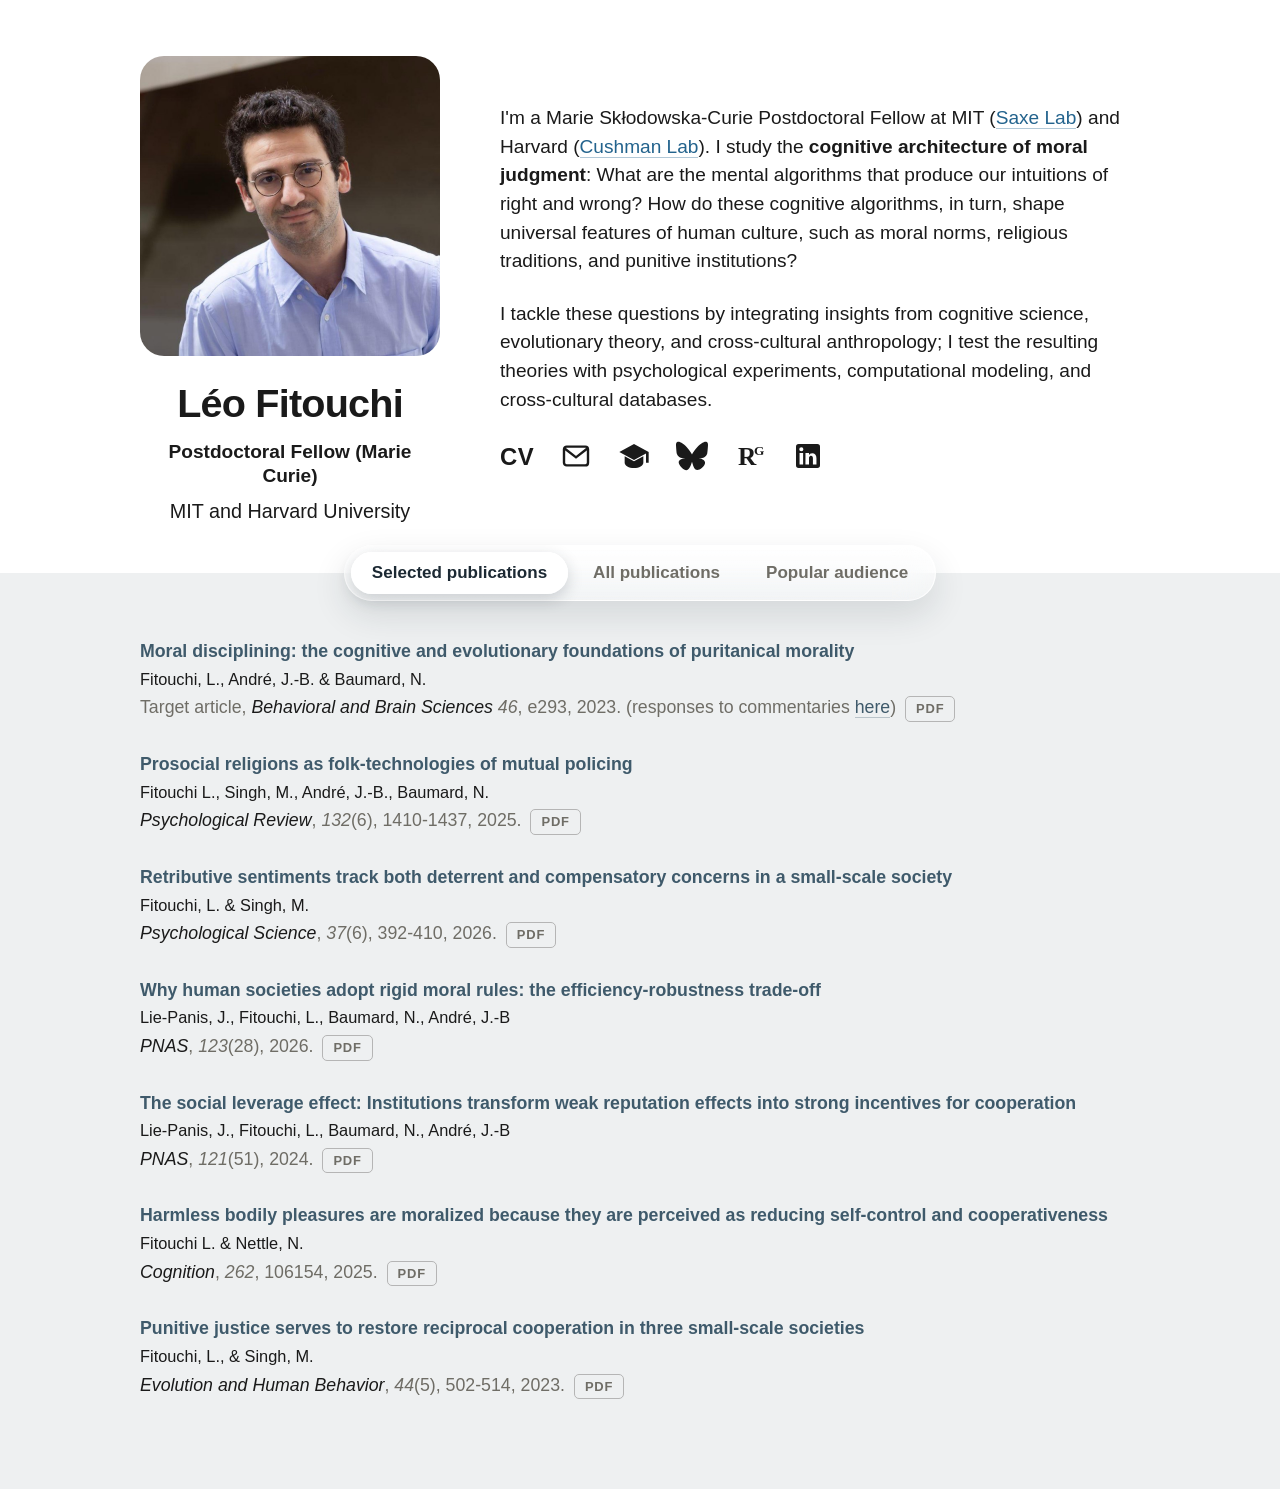
==== commit 53ccb0ff: "Back to single page with tabs, keep new header and publication format Co-Authored-By: Claude Opus 5." ====
--- a/index.html
+++ b/index.html
@@ -6,20 +6,9 @@
 <title>Léo Fitouchi</title>
 <meta name="description" content="Léo Fitouchi — Marie Curie Postdoctoral Fellow, MIT and Harvard University. Moral cognition, cooperation, and the evolution of normative culture.">
 <link rel="icon" href="data:image/svg+xml,%3Csvg xmlns='http://www.w3.org/2000/svg' viewBox='0 0 32 32'%3E%3Ctext x='3' y='25' font-family='Georgia,serif' font-size='26' fill='%233f5a6b'%3EF%3C/text%3E%3C/svg%3E">
-<link rel="stylesheet" href="style.css?v=45">
+<link rel="stylesheet" href="style.css?v=49">
 </head>
 <body>
-
-<nav class="topnav" aria-label="Main">
-  <div class="wrap">
-    <a class="topnav__name" href="./">Léo Fitouchi</a>
-    <ul>
-        <li><a href="publications.html">Publications</a></li>
-        <li><a href="popular-audience.html">Popular audience</a></li>
-        <li><a href="CV_Fitouchi.pdf">CV</a></li>
-    </ul>
-  </div>
-</nav>
 
 <header class="wrap">
 
@@ -27,7 +16,7 @@
     <div class="about__id">
       <img class="about__portrait" src="images/leo-fitouchi-2026-square.jpg" alt="Léo Fitouchi" width="900" height="900">
       <h1 class="about__name">Léo Fitouchi</h1>
-      <p class="about__role">Marie Skłodowska-Curie<br>Postdoctoral Fellow</p>
+      <p class="about__role">Postdoctoral Fellow (Marie Curie)</p>
       <p class="about__affil">MIT and Harvard University</p>
 
     </div>
@@ -67,10 +56,21 @@
 
 </header>
 
+<nav class="tabs" aria-label="Sections">
+  <div class="wrap">
+    <ul>
+      <span class="tabs__thumb" aria-hidden="true"></span>
+      <li><a href="#selected" data-tab="selected" aria-current="page">Selected publications</a></li>
+      <li><a href="#all" data-tab="all">All publications</a></li>
+      <li><a href="#popular" data-tab="popular">Popular audience</a></li>
+    </ul>
+  </div>
+</nav>
+
 <main>
   <div class="wrap">
-    <section id="selected">
-      <h2 class="page-title">Selected publications</h2>
+
+    <section id="selected" class="tab-panel">
 
       <ul class="pubs pubs--stacked">
 
@@ -118,14 +118,259 @@
 
       </ul>
     
-      <p class="more-link"><a href="publications.html">All publications &rarr;</a></p>
     </section>
+
+    <section id="all" class="tab-panel" hidden>
+
+      <ul class="pubs pubs--stacked">
+
+        <li>
+          <a class="pub-title" href="https://osf.io/preprints/osf/me6bz">Carving stories at their natural joints</a>
+          <span class="pub-authors">Dubourg, E., Thouzeau, V., Beuchot, T., Bonard, C., Boyer, P., Clasen, M., Boon-Falleur, M., Fiorio, G., Fitouchi, L., Fisher, M., Grant, A., Hye-Knudsen, M., Katiyar, T., Kjeldgaard-Christiansen, J., Mercier, M., Mercier, H., Morin, O., Salmon, C., Scott-Phillips, T., Scrivner, C., Sijilmassi, A., Singh, M., Smith, M., Sobchuk, O., Stubbersfield, J., Varnum, M., Verpooten, J., Zhong, Y.</span>
+          <span class="pub-venue"><cite>Psychological Review</cite>, in press. <span class="refs"><a class="ref" href="pdfs/dubourg-2026-carving-stories.pdf">PDF</a></span></span>
+        </li>
+
+        <li>
+          <a class="pub-title" href="https://doi.org/10.1073/pnas.2535467123">Why human societies adopt rigid moral rules: the efficiency-robustness trade-off</a>
+          <span class="pub-authors">Lie-Panis, J., Fitouchi, L., Baumard, N., André, J.-B</span>
+          <span class="pub-venue"><cite>PNAS</cite>, <em>123</em>(28), in press. <span class="refs"><a class="ref" href="pdfs/lie-panis-2026-rigid-moral-rules.pdf">PDF</a></span></span>
+        </li>
+
+        <li>
+          <a class="pub-title" href="https://doi.org/10.1177/09567976261439088">Retributive sentiments track both deterrent and compensatory concerns in a small-scale society</a>
+          <span class="pub-authors">Fitouchi, L. &amp; Singh, M.</span>
+          <span class="pub-venue"><cite>Psychological Science</cite>, <em>37</em>(6), 392-410, 2026. <span class="refs"><a class="ref" href="pdfs/fitouchi-2026-retributive-sentiments.pdf">PDF</a></span></span>
+        </li>
+
+        <li>
+          <a class="pub-title" href="https://doi.org/10.1016/j.cognition.2025.106154">Harmless bodily pleasures are moralized because they are perceived as reducing self-control and cooperativeness</a>
+          <span class="pub-authors">Fitouchi L. &amp; Nettle, N.</span>
+          <span class="pub-venue"><cite>Cognition</cite>, <em>262</em>, 106154, 2025. <span class="refs"><a class="ref" href="pdfs/fitouchi-2025-harmless-pleasures.pdf">PDF</a></span></span>
+        </li>
+
+        <li>
+          <a class="pub-title" href="https://doi.org/10.1037/rev0000531">Prosocial religions as folk-technologies of mutual policing</a>
+          <span class="pub-authors">Fitouchi L., Singh, M., André, J.-B., Baumard, N.</span>
+          <span class="pub-venue"><cite>Psychological Review</cite>, <em>132</em>(6), 1410-1437, 2025. <span class="refs"><a class="ref" href="pdfs/fitouchi-2025-prosocial-religions.pdf">PDF</a></span></span>
+        </li>
+
+        <li>
+          <a class="pub-title" href="https://doi.org/10.1073/pnas.2408802121">The social leverage effect: Institutions transform weak reputation effects into strong incentives for cooperation</a>
+          <span class="pub-authors">Lie-Panis, J., Fitouchi, L., Baumard, N., André, J.-B</span>
+          <span class="pub-venue"><cite>PNAS</cite>, <em>121</em>(51), 2024. <span class="refs"><a class="ref" href="pdfs/lie-panis-2024-social-leverage.pdf">PDF</a></span></span>
+        </li>
+
+        <li>
+          <a class="pub-title" href="https://doi.org/10.1093/oxfordhb/9780197544754.013.35">Are there really so many moral emotions? Carving morality at its functional joints</a>
+          <span class="pub-authors">Fitouchi, L., André J.-B. &amp; Baumard, N.</span>
+          <span class="pub-venue">In Al-Shawaf, L. &amp; Shackelford, T. K. (Eds). <cite>The Oxford Handbook for Evolution and the Emotions</cite>, 2024. <span class="refs"><a class="ref" href="pdfs/fitouchi-2024-moral-emotions.pdf">PDF</a></span></span>
+        </li>
+
+        <li>
+          <a class="pub-title" href="https://doi.org/10.1017/S0140525X22002047">Moral disciplining: the cognitive and evolutionary foundations of puritanical morality</a>
+          <span class="pub-authors">Fitouchi, L., André, J.-B. &amp; Baumard, N.</span>
+          <span class="pub-venue"><cite>Behavioral and Brain Sciences</cite>, <em>46</em>, e296, 2023. <span class="note">[Target Article]</span> <span class="note">(responses to commentaries <a href="pdfs/fitouchi-2023-bbs-responses.pdf">here</a>)</span> <span class="refs"><a class="ref" href="pdfs/fitouchi-2023-moral-disciplining.pdf">PDF</a></span></span>
+        </li>
+
+        <li>
+          <a class="pub-title" href="https://doi.org/10.1017/S0140525X23001188">The puritanical moral contract: purity, cooperation, and the architecture of the moral mind</a>
+          <span class="pub-authors">Fitouchi, L., André, J.-B., Baumard, N.</span>
+          <span class="pub-venue"><cite>Behavioral and Brain Sciences</cite>, 2023. <span class="note">[Response to commentaries]</span> <span class="refs"><a class="ref" href="pdfs/fitouchi-2023-bbs-responses.pdf">PDF</a></span></span>
+        </li>
+
+        <li>
+          <a class="pub-title" href="https://doi.org/10.1016/j.evolhumbehav.2023.03.001">Punitive justice serves to restore reciprocal cooperation in three small-scale societies</a>
+          <span class="pub-authors">Fitouchi, L., &amp; Singh, M.</span>
+          <span class="pub-venue"><cite>Evolution and Human Behavior</cite>, <em>44</em>(5), 502-514, 2023. <span class="refs"><a class="ref" href="pdfs/fitouchi-2023-punitive-justice.pdf">PDF</a></span></span>
+        </li>
+
+        <li>
+          <a class="pub-title" href="https://doi.org/10.1017/S0140525X23001279">Reciprocal contracts—not competitive acquisition—explain the moral psychology of ownership</a>
+          <span class="pub-authors">André, J.-B., Fitouchi, L., Baumard, N.</span>
+          <span class="pub-venue"><cite>Behavioral and Brain Sciences</cite>, 2023. <span class="note">[Commentary on Boyer]</span> <span class="refs"><a class="ref" href="pdfs/andre-2023-reciprocal-contracts.pdf">PDF</a></span></span>
+        </li>
+
+        <li>
+          <a class="pub-title" href="https://doi.org/10.1016/j.copsyc.2021.09.022">Supernatural punishment beliefs as cognitively compelling tools of social control</a>
+          <span class="pub-authors">Fitouchi, L., &amp; Singh, M.</span>
+          <span class="pub-venue"><cite>Current Opinion in Psychology</cite>, 252-257, 2022. <span class="refs"><a class="ref" href="pdfs/fitouchi-2022-supernatural-punishment.pdf">PDF</a></span></span>
+        </li>
+
+        <li>
+          <a class="pub-title" href="https://doi.org/10.1017/S0140525X22001340">When instrumental inference hides behind seemingly arbitrary conventions</a>
+          <span class="pub-authors">Dubourg, E., Fitouchi, L. &amp; Baumard, N.</span>
+          <span class="pub-venue"><cite>Behavioral and Brain Sciences</cite>, 2022. <span class="note">[Commentary on Jiagello et al.]</span> <span class="refs"><a class="ref" href="https://psyarxiv.com/69vek">PDF</a></span></span>
+        </li>
+
+        <li>
+          <a class="pub-title" href="https://doi.org/10.1080/2153599X.2022.2065352">From supernatural punishment to big gods to puritanical religions: clarifying explanatory targets in the rise of moralizing religions</a>
+          <span class="pub-authors">Fitouchi, L., André J.-B. &amp; Baumard, N.</span>
+          <span class="pub-venue"><cite>Religion, Brain &amp; Behavior</cite>, 2022. <span class="note">[Commentary on Turchin et al.]</span> <span class="refs"><a class="ref" href="pdfs/fitouchi-2022-big-gods.pdf">PDF</a></span></span>
+        </li>
+
+        <li>
+          <a class="pub-title" href="https://doi.org/10.1038/s41598-021-95914-7">Cultural diversity and wisdom of crowds are mutually beneficial and evolutionarily stable</a>
+          <span class="pub-authors">De Courson, B., Fitouchi, L., Bouchaud, J.-P. &amp; Benzaquen, M.</span>
+          <span class="pub-venue"><cite>Scientific reports</cite>, <em>11</em>(1), 16566, 2021. <span class="refs"><a class="ref" href="pdfs/de-courson-2021-cultural-diversity.pdf">PDF</a></span></span>
+        </li>
+
+        <li>
+          <a class="pub-title" href="https://doi.org/10.1080/2153599X.2021.1881607">The intertwined cultural evolution of ascetic spiritualities and puritanical religions as technologies of self-discipline</a>
+          <span class="pub-authors">Fitouchi, L., André J.-B. &amp; Baumard, N.</span>
+          <span class="pub-venue"><cite>Religion, Brain &amp; Behavior</cite>, 2021. <span class="note">[Commentary on Glucklich]</span> <span class="refs"><a class="ref" href="pdfs/fitouchi-2021-ascetic-spiritualities.pdf">PDF</a></span></span>
+        </li>
+
+      </ul>
+
+      <h2>In progress</h2>
+      <ul class="pubs pubs--stacked">
+
+        <li>
+          <a class="pub-title" href="https://psyarxiv.com/2hxgu">An evolutionary contractualist theory of morality</a>
+          <span class="pub-authors">André, J.-B., Fitouchi, L., Debove, S. &amp; Baumard, N.</span>
+          <span class="pub-venue"><span class="note">[in revision at <cite>Psychological Review</cite>]</span> <span class="refs"><a class="ref" href="https://psyarxiv.com/2hxgu">PREPRINT</a></span></span>
+        </li>
+
+        <li>
+          <a class="pub-title" href="https://osf.io/preprints/psyarxiv/sfe9u">Trust in artificial moral advisors across cultures</a>
+          <span class="pub-authors">Claessens, S., Bocian, K., Boggio, P., Fiorio, G., Fitouchi, L., Genç, Z., Hannikainen, I., Kamitz, L., Konur, T., Liu, P., Miazek, K., Sampaio, W., Suarez, J., Veitch, P., Yilmaz, O., Yu, H. &amp; Everett, J.</span>
+          <span class="pub-venue"><span class="note">[under review]</span> <span class="refs"><a class="ref" href="https://osf.io/preprints/psyarxiv/sfe9u">PREPRINT</a></span></span>
+        </li>
+
+        <li>
+          <a class="pub-title" href="https://osf.io/preprints/psyarxiv/wb7am">Trust miscalibration across cultures and social classes</a>
+          <span class="pub-authors">Darcy, G., Fitouchi, L., Thouzeau, V., André, J.-B. &amp; Chevallier, C.</span>
+          <span class="pub-venue"><span class="note">[under review]</span> <span class="refs"><a class="ref" href="https://osf.io/preprints/psyarxiv/wb7am">PREPRINT</a></span></span>
+        </li>
+
+      </ul>
+    
+    
+    </section>
+
+    <section id="popular" class="tab-panel" hidden>
+
+
+      <ul class="media-grid">
+
+        <li>
+          <a href="https://www.radiofrance.fr/franceinter/podcasts/la-question-qui/la-question-qui-du-lundi-06-novembre-2023-8274920">
+            <img src="images/france-inter-logo.svg" alt="" width="500" height="500" loading="lazy">
+            <h3>D'où vient notre sens de la justice?</h3>
+            <p class="outlet">France Inter</p>
+            <p class="meta">Audio Podcast (2023)</p>
+          </a>
+        </li>
+
+        <li>
+          <a href="https://www.youtube.com/watch?v=8OmmJ_fx0aM">
+            <img src="images/blake-ancient-of-days.jpg" alt="" width="1200" height="1200" loading="lazy">
+            <h3>La religion expliquée par l'évolution ?</h3>
+            <p class="outlet">La Tronche en Biais</p>
+            <p class="meta">Video Podcast (2025)</p>
+          </a>
+        </li>
+
+        <li>
+          <a href="https://www.youtube.com/watch?v=duLUU9e0i0k">
+            <img src="images/evolutionary-psychology-podcast.jpg" alt="" width="900" height="900" loading="lazy">
+            <h3>Why is self-control moralized?</h3>
+            <p class="outlet">Evolutionary Psychology: The Podcast</p>
+            <p class="meta">Video podcast (2025)</p>
+          </a>
+        </li>
+
+        <li>
+          <a href="https://www.hbes.com/whats-punishment-like-in-small-scale-societies/">
+            <img src="images/hbes.jpg" alt="" width="740" height="740" loading="lazy">
+            <h3>What's punishment like in small-scale societies?</h3>
+            <p class="outlet">HBES</p>
+            <p class="meta">Article (2023)</p>
+          </a>
+        </li>
+
+        <li>
+          <a href="https://www.youtube.com/watch?v=Nv1XIcW2uCY">
+            <img src="images/the-dissenter.jpg" alt="" width="900" height="900" loading="lazy">
+            <h3>Moral emotions, punishment, and puritanical morality</h3>
+            <p class="outlet">The Dissenter (Ricardo Lopez)</p>
+            <p class="meta">Video Podcast (2023)</p>
+          </a>
+        </li>
+
+        <li>
+          <a href="pdfs/fitouchi-2025-tse-magazine.pdf">
+            <img src="images/tse-magazine.jpg" alt="" width="491" height="491" loading="lazy">
+            <h3>The moral limits of markets (with Jean Tirole)</h3>
+            <p class="outlet">TSE Magazine</p>
+            <p class="meta">Article (2025)</p>
+          </a>
+        </li>
+
+        <li>
+          <a href="https://sfecologie.org/regard/r126-mai-2025-lie-panis-et-al-institutions-et-cooperation/">
+            <img src="images/supreme-court-columns.jpg" alt="" width="1200" height="1200" loading="lazy">
+            <h3>Les institutions : des outils pour résoudre les problèmes de cooperation</h3>
+            <p class="outlet">Société Française d'Écologie</p>
+            <p class="meta">Article (2025)</p>
+          </a>
+        </li>
+
+        <li>
+          <a href="https://cognition.ens.fr/fr/news/la-morale-puritaine-pourquoi-condamner-des-plaisirs-apparemment-inoffensifs-16769">
+            <img src="images/dec-actualites.jpg" alt="" width="1011" height="1011" loading="lazy">
+            <h3>La morale puritaine</h3>
+            <p class="outlet">DEC Actualités</p>
+            <p class="meta">Article (2022)</p>
+          </a>
+        </li>
+
+      </ul>
+
+    
+    
+    </section>
+
   </div>
 </main>
 
 <script>
-if (location.hash === '#all') location.replace('publications.html');
-if (location.hash === '#popular') location.replace('popular-audience.html');
+(function () {
+  var links = document.querySelectorAll('.tabs a[data-tab]');
+  var panels = document.querySelectorAll('.tab-panel');
+  var list = document.querySelector('.tabs ul');
+  var thumb = document.querySelector('.tabs__thumb');
+
+  function positionThumb() {
+    var active = document.querySelector('.tabs a[aria-current="page"]');
+    if (!active) return;
+    thumb.style.width = active.offsetWidth + 'px';
+    thumb.style.transform = 'translateX(' + active.offsetLeft + 'px)';
+  }
+
+  function show(id) {
+    panels.forEach(function (p) { p.hidden = p.id !== id; });
+    links.forEach(function (l) {
+      if (l.dataset.tab === id) { l.setAttribute('aria-current', 'page'); }
+      else { l.removeAttribute('aria-current'); }
+    });
+    positionThumb();
+  }
+
+  links.forEach(function (l) {
+    l.addEventListener('click', function (e) {
+      e.preventDefault();
+      history.replaceState(null, '', '#' + l.dataset.tab);
+      show(l.dataset.tab);
+    });
+  });
+
+  window.addEventListener('resize', positionThumb);
+
+  var initial = location.hash.replace('#', '');
+  show(document.getElementById(initial) ? initial : 'selected');
+  requestAnimationFrame(function () { list.classList.add('ready'); });
+})();
 </script>
 
 <div class="cursor-label" aria-hidden="true"></div>
--- a/style.css
+++ b/style.css
@@ -44,53 +44,73 @@
 
 .wrap--wide { max-width: 1260px; }
 
-/* Top navigation */
-
-.topnav {
-  background: #22313c;
-}
-
-.topnav .wrap {
+/* Section tabs (liquid glass) */
+
+.tabs {
+  background: linear-gradient(to bottom, var(--bg) 50%, #eef0f1 50%);
+  padding: 0;
+}
+
+.tabs .wrap {
   display: flex;
-  align-items: center;
-  justify-content: space-between;
-  gap: 16px;
-  min-height: 64px;
-}
-
-.topnav__name {
-  font-size: 1.65rem;
-  font-weight: 700;
-  color: #ffffff;
-  border: 0;
-  letter-spacing: -0.01em;
-}
-
-.topnav ul {
+  justify-content: center;
+}
+
+.tabs ul {
+  position: relative;
   list-style: none;
   margin: 0;
-  padding: 0;
-  display: flex;
+  padding: 6px;
+  display: inline-flex;
   flex-wrap: wrap;
-  gap: 4px 30px;
-}
-
-.topnav ul a {
+  justify-content: center;
+  gap: 4px;
+  border-radius: 999px;
+  background: linear-gradient(180deg, rgba(255, 255, 255, 0.55), rgba(255, 255, 255, 0.25));
+  -webkit-backdrop-filter: blur(18px) saturate(1.6);
+  backdrop-filter: blur(18px) saturate(1.6);
+  border: 1px solid rgba(255, 255, 255, 0.8);
+  box-shadow:
+    0 14px 34px rgba(28, 41, 51, 0.12),
+    inset 0 1px 0 rgba(255, 255, 255, 0.9);
+}
+
+.tabs__thumb {
+  position: absolute;
+  top: 6px;
+  left: 0;
+  height: calc(100% - 12px);
+  border-radius: 999px;
+  background: rgba(255, 255, 255, 0.95);
+  box-shadow:
+    0 5px 16px rgba(28, 41, 51, 0.2),
+    inset 0 1px 0 #ffffff;
+  z-index: 0;
+  will-change: transform, width;
+}
+
+.tabs ul.ready .tabs__thumb {
+  transition:
+    transform 0.35s cubic-bezier(0.3, 0.8, 0.3, 1),
+    width 0.35s cubic-bezier(0.3, 0.8, 0.3, 1);
+}
+
+.tabs a {
+  position: relative;
+  z-index: 1;
   display: inline-block;
-  font-size: 1.5rem;
-  font-weight: 500;
-  color: rgba(255, 255, 255, 0.72);
+  padding: 7px 21px;
+  border-radius: 999px;
+  font-size: 1.25rem;
+  font-weight: 600;
+  color: var(--muted);
   border: 0;
-  padding: 4px 0;
-  border-bottom: 2px solid transparent;
-}
-
-.topnav ul a:hover { color: #ffffff; }
-
-.topnav ul a[aria-current="page"] {
-  color: #ffffff;
-  border-bottom-color: #ffffff;
-}
+  transition: color 0.2s ease;
+}
+
+.tabs a:hover { color: var(--text); }
+
+.tabs a[aria-current="page"] { color: #1c2933; }
 
 .page-title {
   max-width: 860px;
@@ -118,8 +138,10 @@
 
 .about {
   display: grid;
-  grid-template-columns: 336px 1fr;
-  gap: 64px;
+  grid-template-columns: 300px 1fr;
+  gap: 60px;
+  max-width: 1000px;
+  margin: 0 auto;
   align-items: center;
 }
 
@@ -129,7 +151,7 @@
 
 .about__portrait {
   display: block;
-  width: 280px;
+  width: 100%;
   aspect-ratio: 1 / 1;
   margin: 0 auto;
   border-radius: 24px;
@@ -219,15 +241,13 @@
 }
 
 .icon-btn,
-.cv-btn,
-.topnav ul a {
+.cv-btn {
   transition: color 0.2s ease, transform 0.2s ease;
 }
 
 .icon-btn:hover,
 .cv-btn:hover { transform: scale(1.25); }
 
-.topnav ul a:hover { transform: scale(1.06); }
 
 .profile-buttons { gap: 26px; }
 
@@ -274,11 +294,11 @@
 
 /* Layout */
 
-header.wrap { padding-top: 48px; padding-bottom: 34px; }
+header.wrap { padding-top: 56px; padding-bottom: 20px; }
 
 main {
-  background: #ededed;
-  padding: 42px 0 90px;
+  background: #eef0f1;
+  padding: 30px 0 90px;
 }
 
 
@@ -342,7 +362,7 @@
   list-style: none;
   margin: 0 auto;
   padding: 0;
-  max-width: 860px;
+  max-width: 1000px;
 }
 
 .pubs li {
@@ -358,8 +378,15 @@
   border-bottom: 1px solid transparent;
 }
 
+a.pub-title {
+  border-bottom: 0;
+  text-decoration: none;
+  text-underline-offset: 3px;
+  text-decoration-thickness: 1px;
+}
+
 a.pub-title:hover {
-  border-bottom-color: var(--accent);
+  text-decoration: underline;
 }
 
 .pubs cite {
@@ -482,9 +509,23 @@
   .about__portrait { width: 220px; }
 }
 
-@media (max-width: 640px) {
-  .topnav .wrap { flex-direction: column; align-items: flex-start; padding-top: 14px; padding-bottom: 10px; gap: 6px; }
-  .topnav ul { gap: 4px 22px; }
+@media (max-width: 900px) {
+  .tabs .wrap { padding: 0 16px; }
+  .tabs ul {
+    display: flex;
+    width: 100%;
+    flex-direction: column;
+    border-radius: 22px;
+    gap: 3px;
+  }
+  .tabs a { display: block; text-align: center; }
+  .tabs a { padding: 10px 16px; font-size: 1.15rem; }
+  .tabs__thumb { display: none; }
+  .tabs a[aria-current="page"] {
+    background: rgba(255, 255, 255, 0.95);
+    border-radius: 999px;
+    box-shadow: 0 3px 10px rgba(28, 41, 51, 0.15);
+  }
 }
 
 @media (max-width: 640px) {
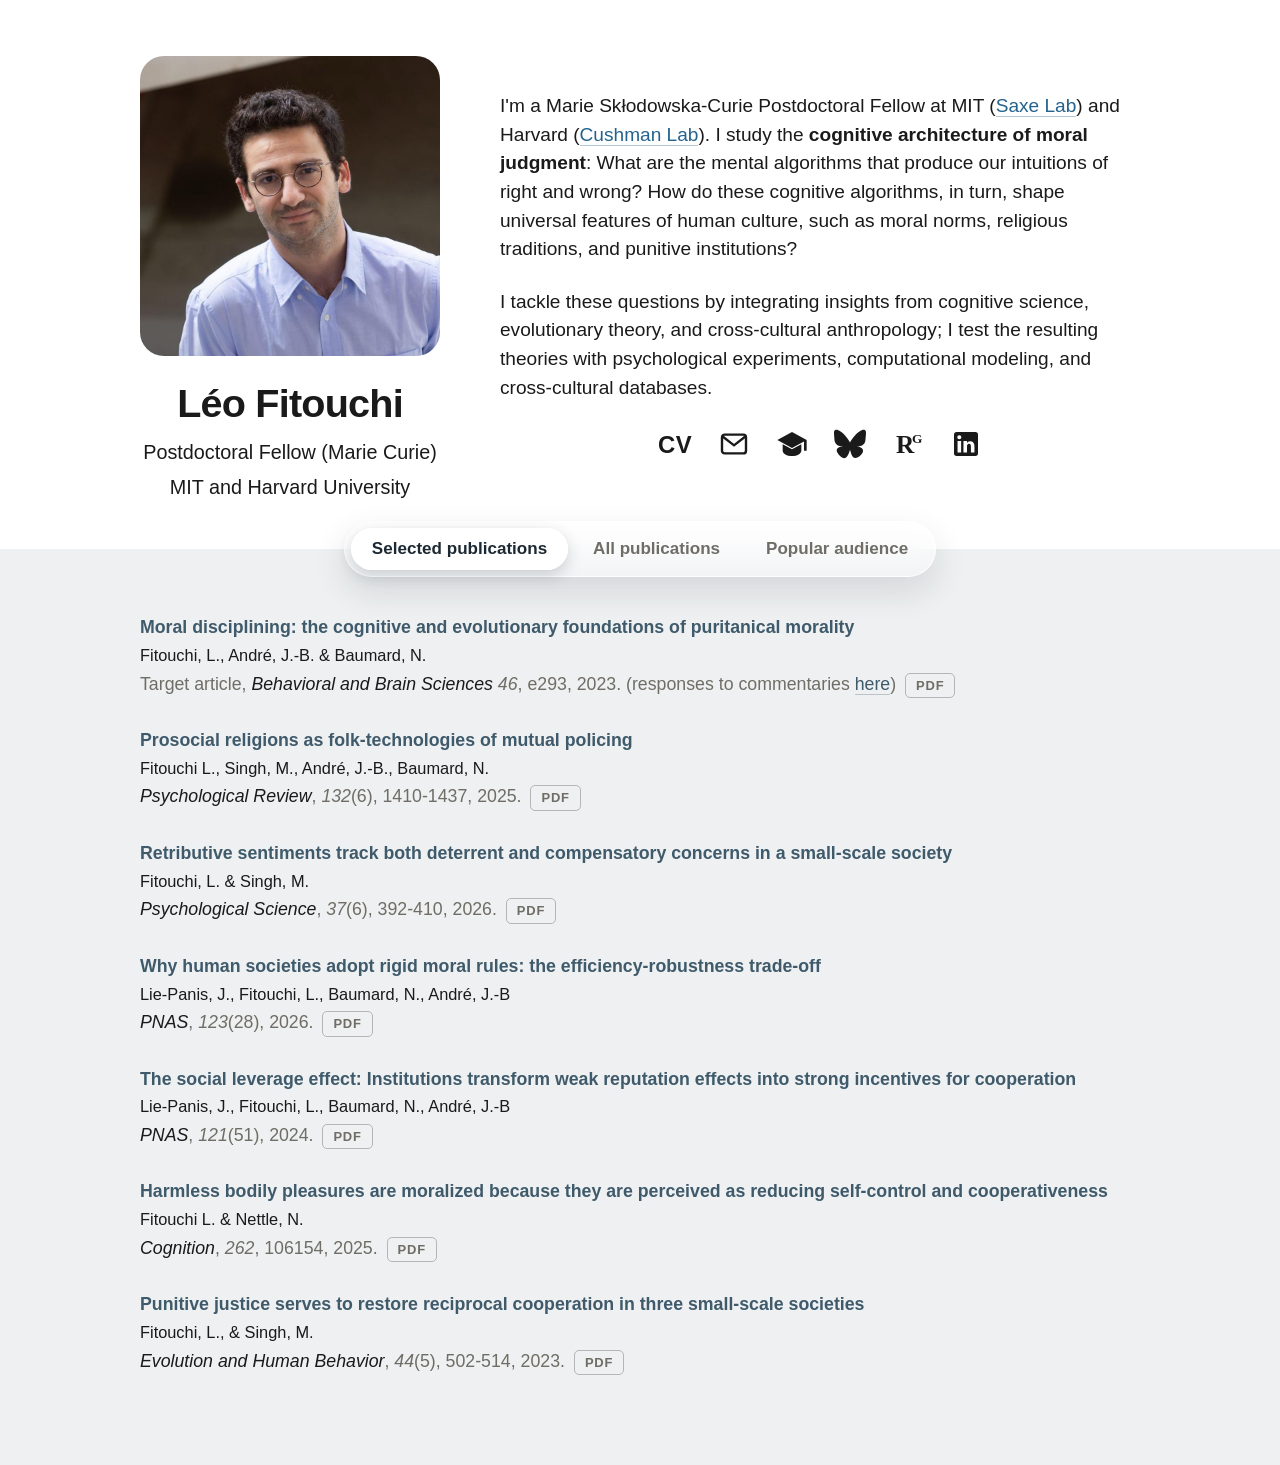
==== commit 162ac191: "Plain title line and centered profile buttons Co-Authored-By: Claude Opus 5.5 <noreply@anthropic.com" ====
--- a/index.html
+++ b/index.html
@@ -6,7 +6,7 @@
 <title>Léo Fitouchi</title>
 <meta name="description" content="Léo Fitouchi — Marie Curie Postdoctoral Fellow, MIT and Harvard University. Moral cognition, cooperation, and the evolution of normative culture.">
 <link rel="icon" href="data:image/svg+xml,%3Csvg xmlns='http://www.w3.org/2000/svg' viewBox='0 0 32 32'%3E%3Ctext x='3' y='25' font-family='Georgia,serif' font-size='26' fill='%233f5a6b'%3EF%3C/text%3E%3C/svg%3E">
-<link rel="stylesheet" href="style.css?v=49">
+<link rel="stylesheet" href="style.css?v=51">
 </head>
 <body>
 
--- a/style.css
+++ b/style.css
@@ -169,8 +169,8 @@
 
 .about__role {
   margin: 14px 0 0;
-  font-size: 1.4rem;
-  font-weight: 650;
+  font-size: 1.45rem;
+  font-weight: 400;
   color: var(--text);
   line-height: 1.3;
 }
@@ -212,6 +212,7 @@
   display: flex;
   flex-wrap: wrap;
   align-items: center;
+  justify-content: center;
   gap: 8px;
 }
 
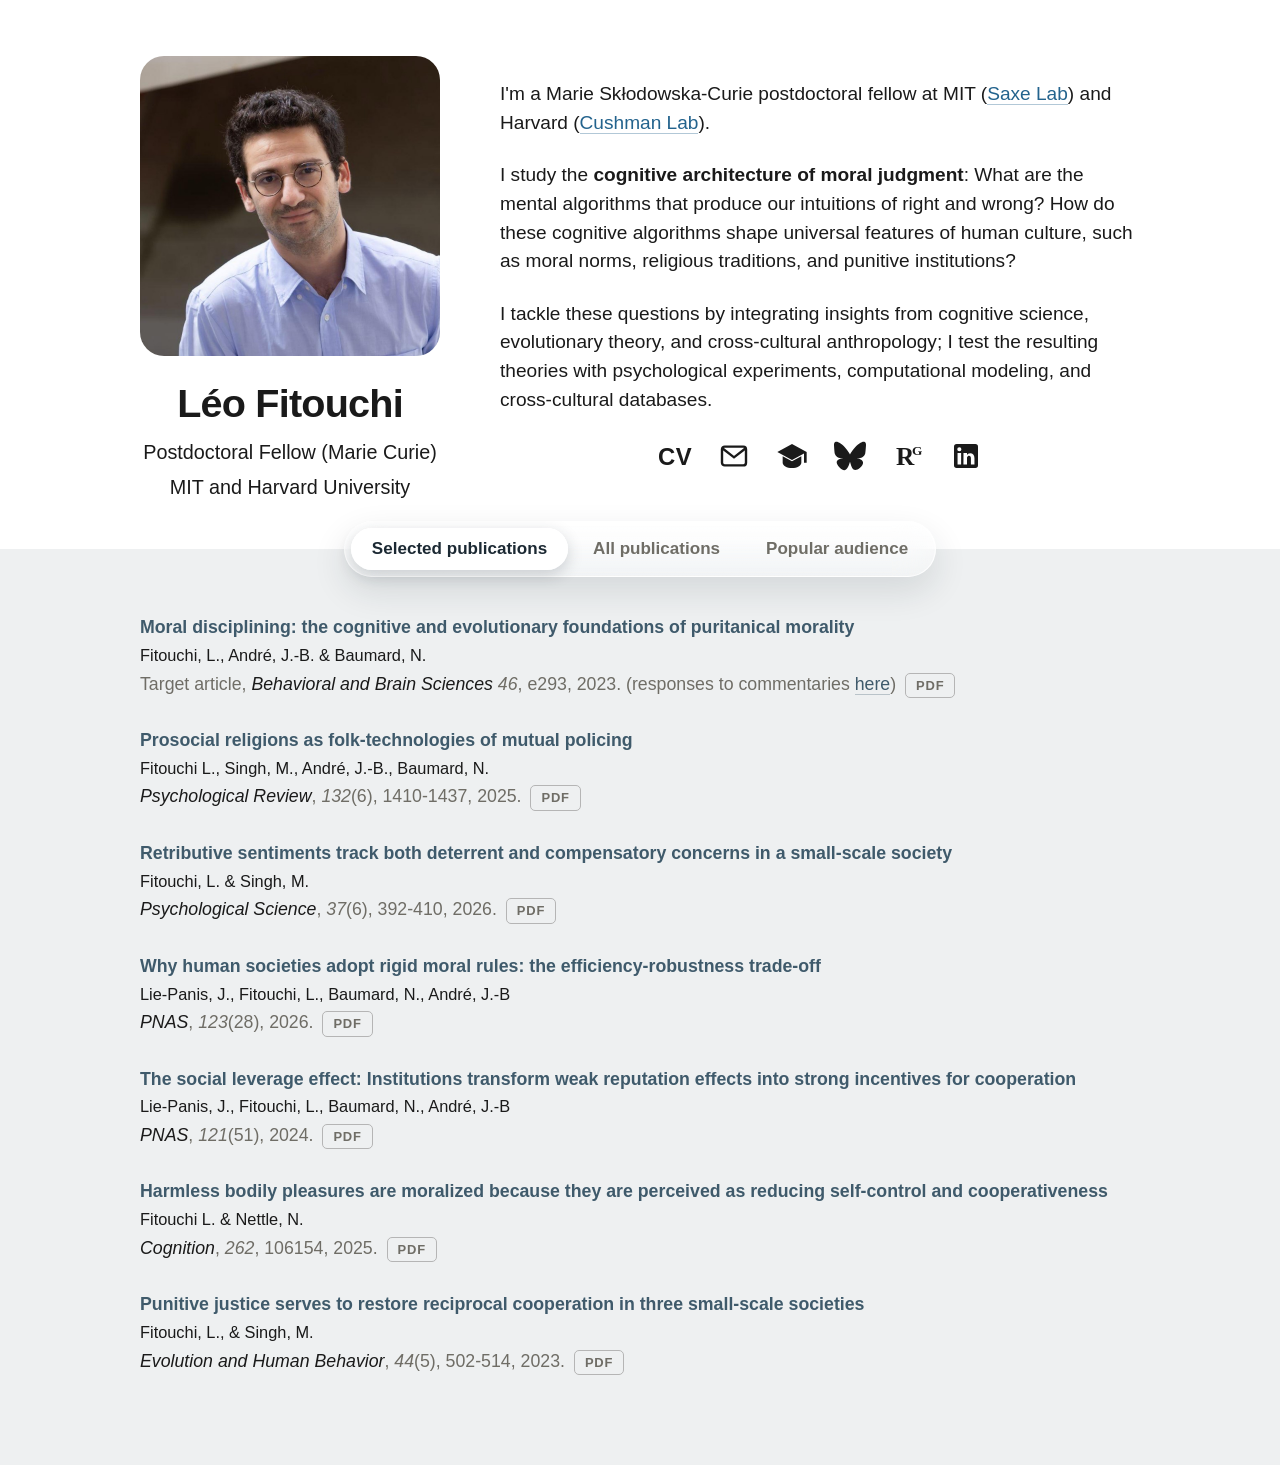
==== commit 5aeec65e: "Bio in three paragraphs, lighter wording Co-Authored-By: Claude Opus 5.5 <noreply@anthropic.com>" ====
--- a/index.html
+++ b/index.html
@@ -22,7 +22,9 @@
     </div>
     <div class="about__text">
 
-      <p>I'm a Marie Skłodowska-Curie Postdoctoral Fellow at MIT (<a class="lab-link" href="https://saxelab.mit.edu">Saxe Lab</a>) and Harvard (<a class="lab-link" href="https://cushmanlab.fas.harvard.edu">Cushman Lab</a>). I study the <strong>cognitive architecture of moral judgment</strong>: What are the mental algorithms that produce our intuitions of right and wrong? How do these cognitive algorithms, in turn, shape universal features of human culture, such as moral norms, religious traditions, and punitive institutions?</p>
+      <p>I'm a Marie Skłodowska-Curie postdoctoral fellow at MIT (<a class="lab-link" href="https://saxelab.mit.edu">Saxe Lab</a>) and Harvard (<a class="lab-link" href="https://cushmanlab.fas.harvard.edu">Cushman Lab</a>).</p>
+
+      <p>I study the <strong>cognitive architecture of moral judgment</strong>: What are the mental algorithms that produce our intuitions of right and wrong? How do these cognitive algorithms shape universal features of human culture, such as moral norms, religious traditions, and punitive institutions?</p>
 
       <p>I tackle these questions by integrating insights from cognitive science, evolutionary theory, and cross-cultural anthropology; I test the resulting theories with psychological experiments, computational modeling, and cross-cultural databases.</p>
 
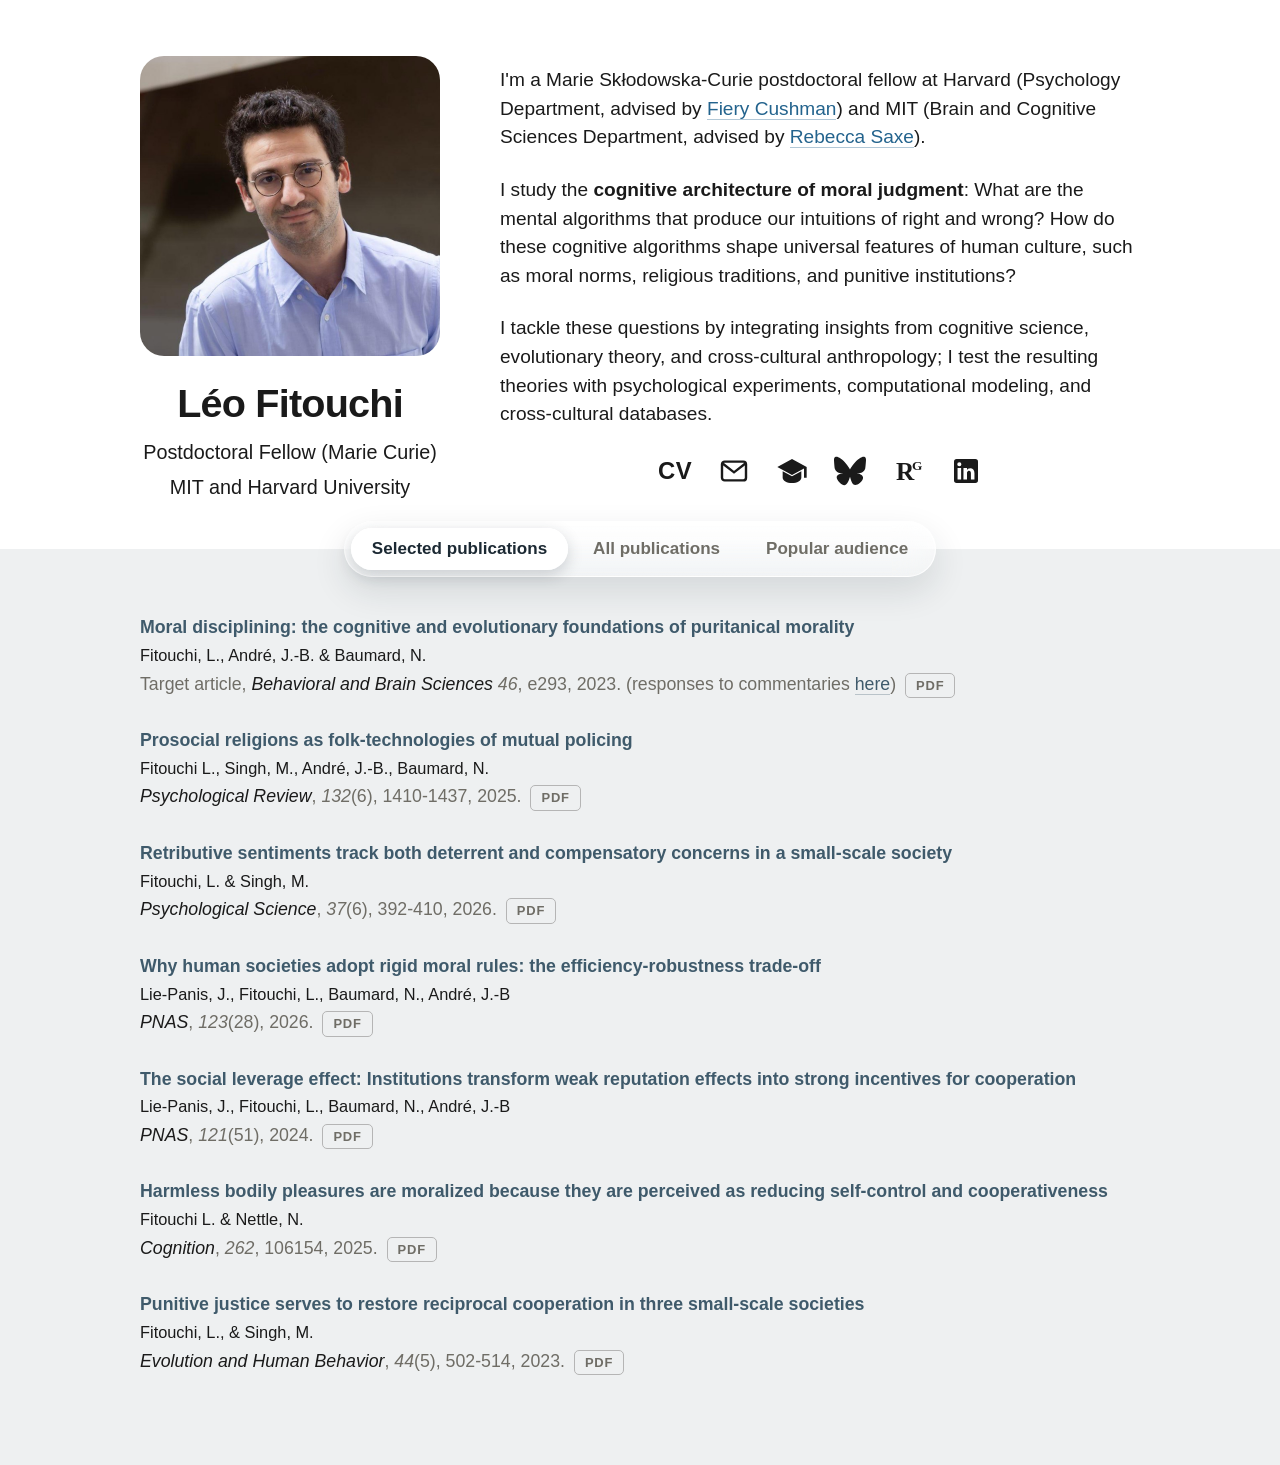
==== commit 41b02f9a: "Bio: name both departments and advisors Co-Authored-By: Claude Opus 5.5 <noreply@anthropic.com>" ====
--- a/index.html
+++ b/index.html
@@ -22,7 +22,7 @@
     </div>
     <div class="about__text">
 
-      <p>I'm a Marie Skłodowska-Curie postdoctoral fellow at MIT (<a class="lab-link" href="https://saxelab.mit.edu">Saxe Lab</a>) and Harvard (<a class="lab-link" href="https://cushmanlab.fas.harvard.edu">Cushman Lab</a>).</p>
+      <p>I'm a Marie Skłodowska-Curie postdoctoral fellow at Harvard (Psychology Department, advised by <a class="lab-link" href="https://cushmanlab.fas.harvard.edu">Fiery Cushman</a>) and MIT (Brain and Cognitive Sciences Department, advised by <a class="lab-link" href="https://saxelab.mit.edu">Rebecca Saxe</a>).</p>
 
       <p>I study the <strong>cognitive architecture of moral judgment</strong>: What are the mental algorithms that produce our intuitions of right and wrong? How do these cognitive algorithms shape universal features of human culture, such as moral norms, religious traditions, and punitive institutions?</p>
 
